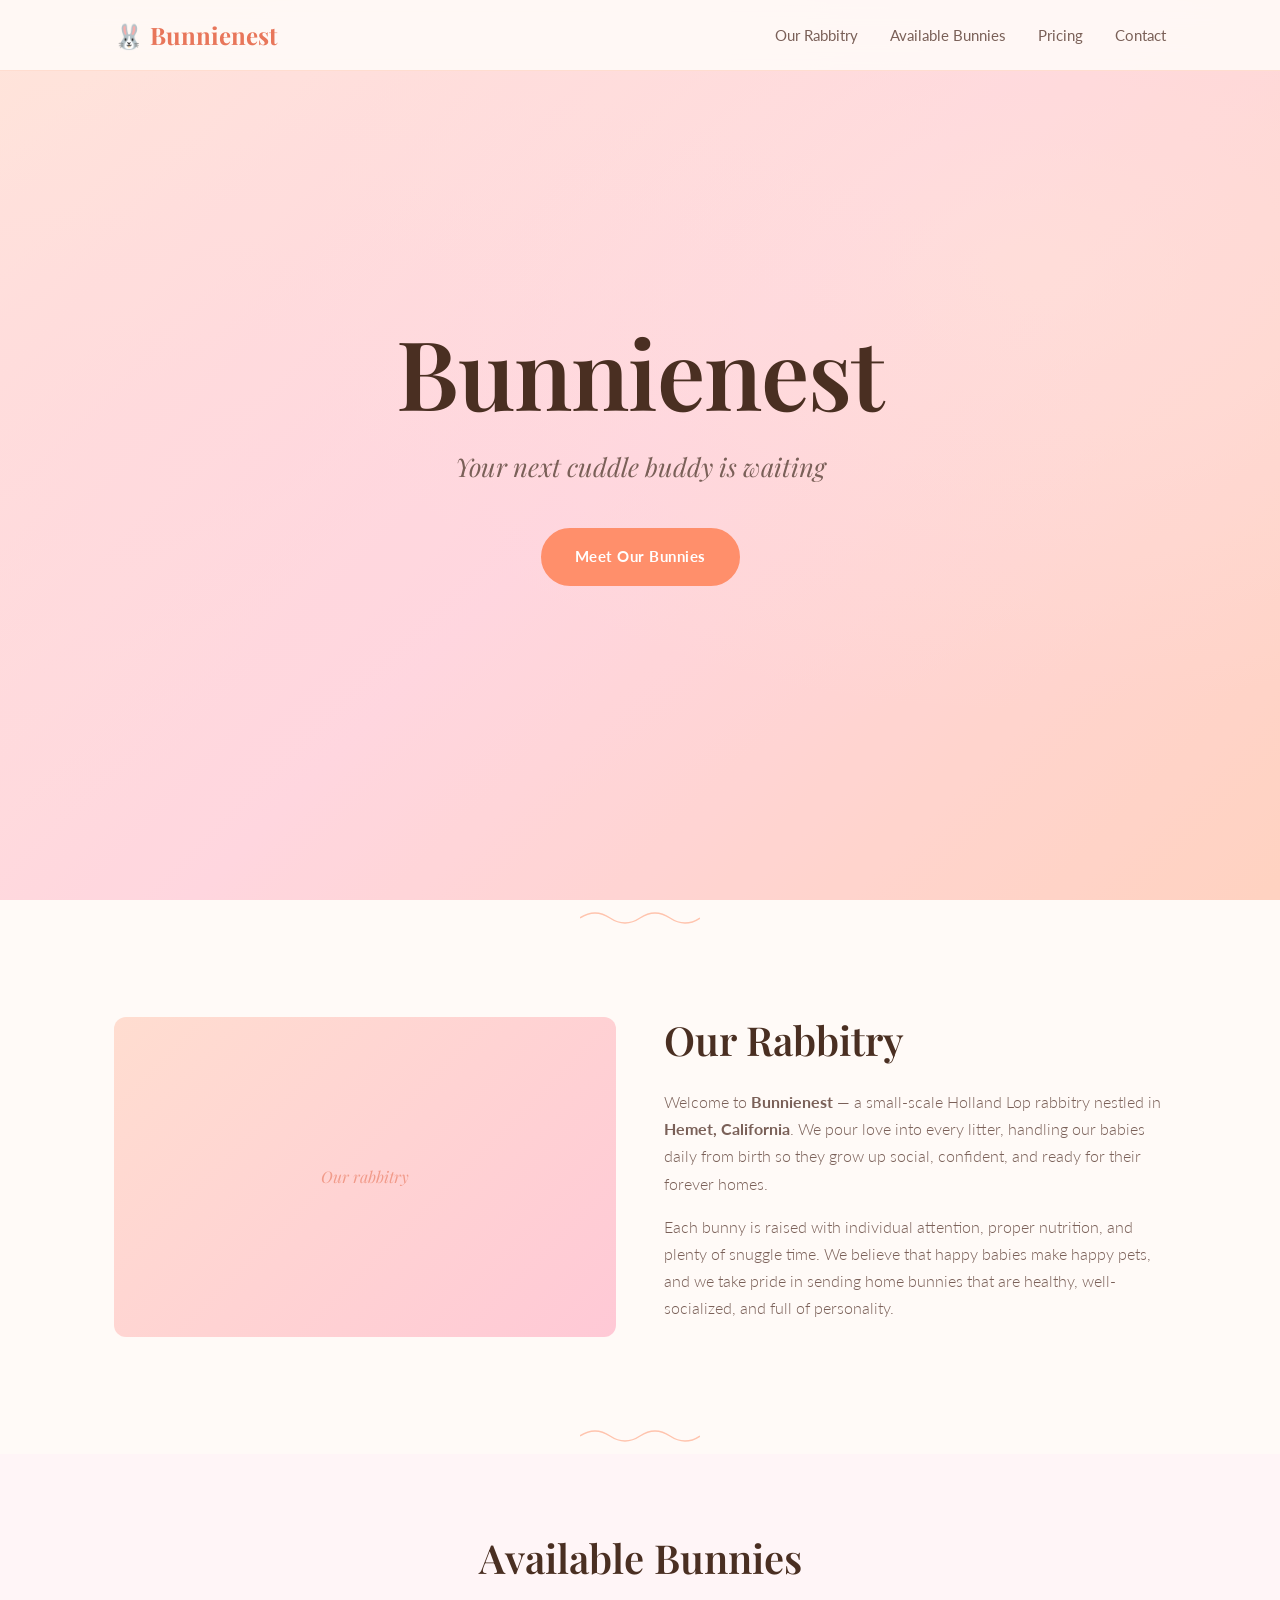
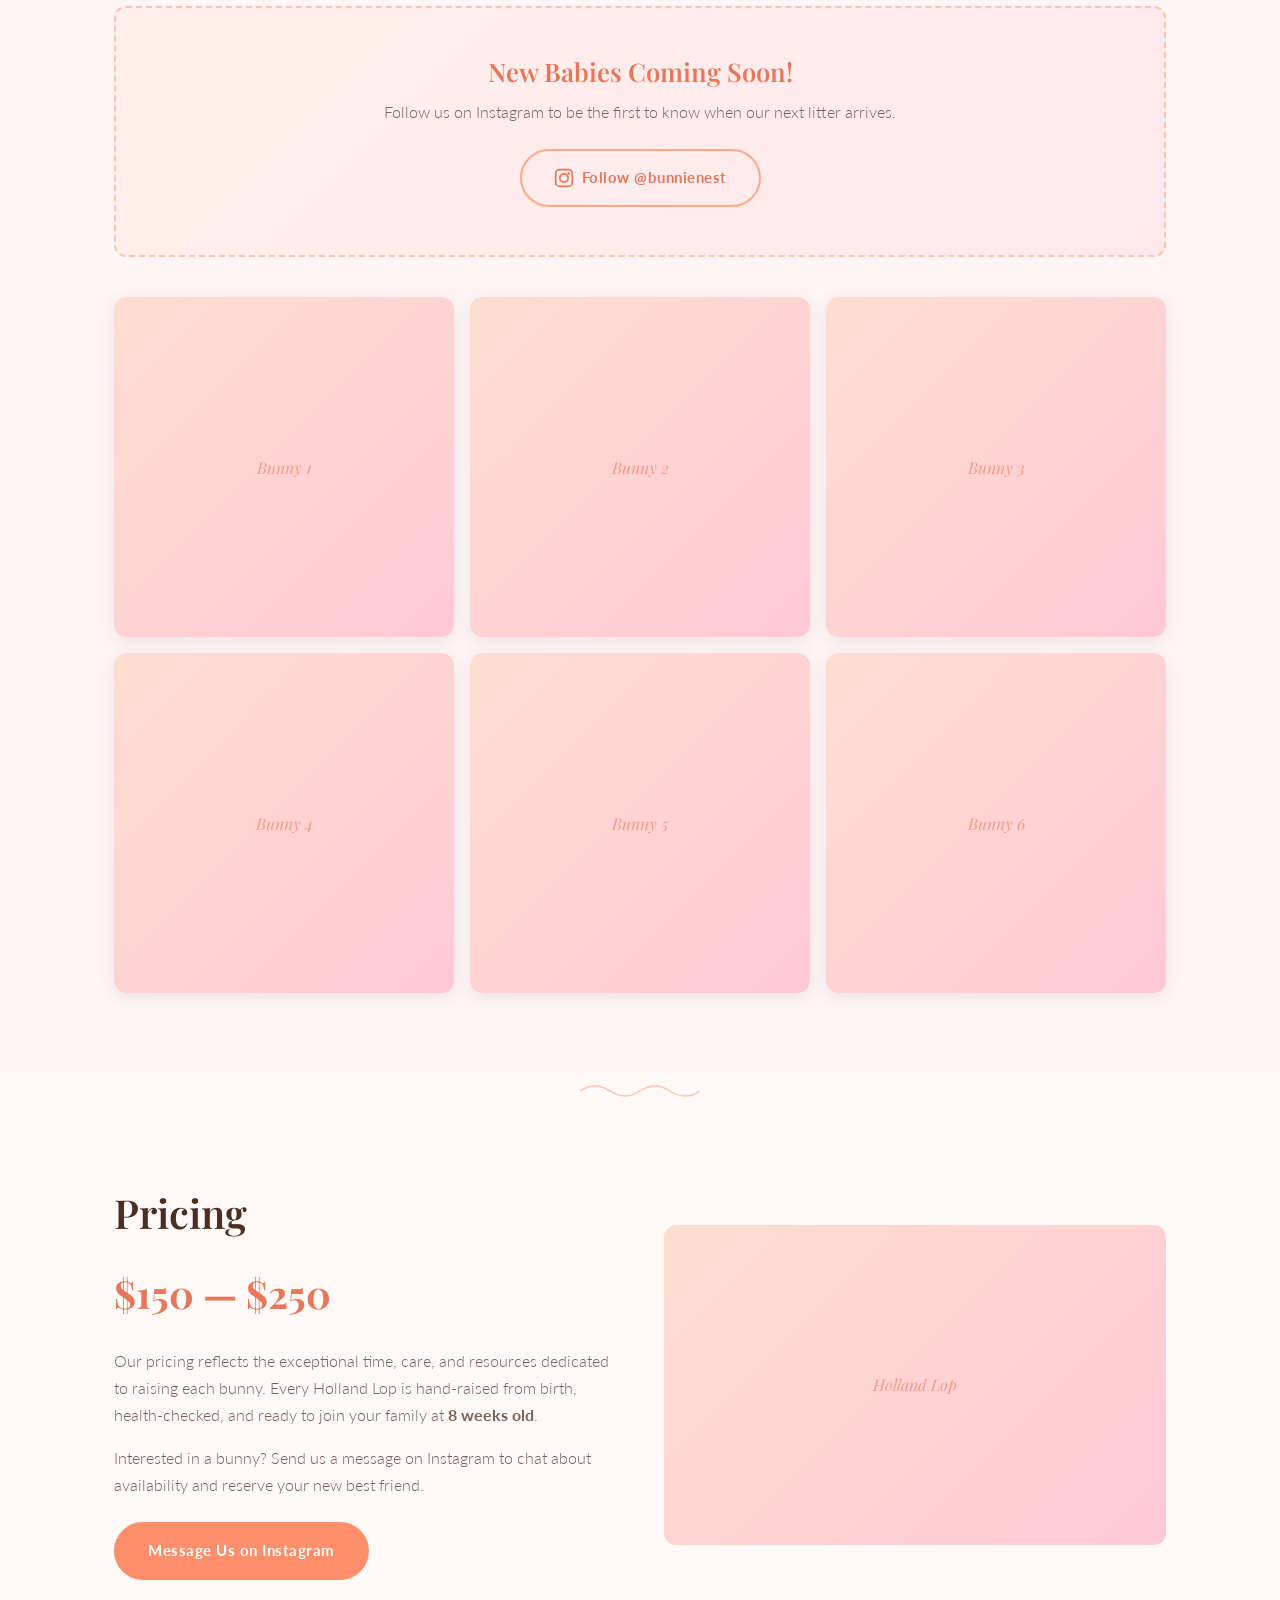
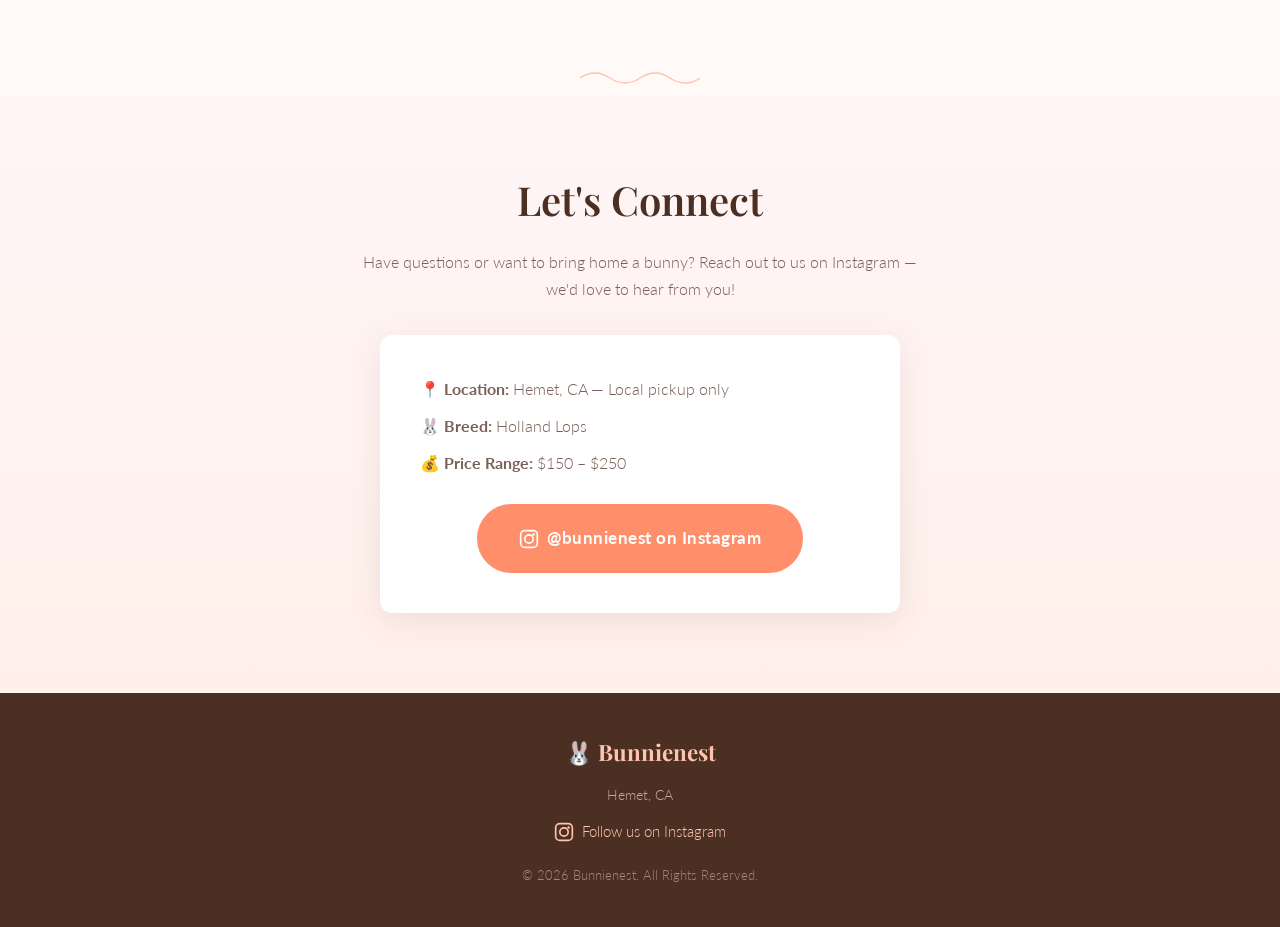
==== index.html @ 142bcf28 "Initial Bunnienest static site Peachy pink themed Holland Lop rabbitry site with hero, about, availa" ====
<!DOCTYPE html>
<html lang="en">
<head>
  <meta charset="UTF-8">
  <meta name="viewport" content="width=device-width, initial-scale=1.0">
  <title>Bunnienest — Your Next Cuddle Buddy Is Waiting</title>
  <meta name="description" content="Bunnienest — Hand-raised Holland Lops in Hemet, CA. Your next cuddle buddy is waiting.">
  <link rel="preconnect" href="https://fonts.googleapis.com">
  <link rel="preconnect" href="https://fonts.gstatic.com" crossorigin>
  <link href="https://fonts.googleapis.com/css2?family=Playfair+Display:ital,wght@0,400;0,600;0,700;1,400&family=Lato:wght@300;400;700&display=swap" rel="stylesheet">
  <link rel="stylesheet" href="styles.css">
</head>
<body>

  <!-- Navigation -->
  <nav class="navbar" id="navbar">
    <div class="nav-container">
      <a href="#hero" class="nav-logo">🐰 Bunnienest</a>
      <button class="nav-toggle" id="navToggle" aria-label="Toggle menu">
        <span></span><span></span><span></span>
      </button>
      <ul class="nav-links" id="navLinks">
        <li><a href="#about">Our Rabbitry</a></li>
        <li><a href="#available">Available Bunnies</a></li>
        <li><a href="#pricing">Pricing</a></li>
        <li><a href="#contact">Contact</a></li>
      </ul>
    </div>
  </nav>

  <!-- Hero -->
  <header class="hero" id="hero">
    <div class="hero-overlay"></div>
    <div class="hero-content">
      <h1>Bunnienest</h1>
      <p class="tagline">Your next cuddle buddy is waiting</p>
      <a href="#available" class="btn">Meet Our Bunnies</a>
    </div>
  </header>

  <!-- Divider -->
  <div class="divider">
    <svg viewBox="0 0 120 20" xmlns="http://www.w3.org/2000/svg">
      <path d="M0 10 Q15 0 30 10 T60 10 T90 10 T120 10" fill="none" stroke="currentColor" stroke-width="1.5"/>
    </svg>
  </div>

  <!-- About -->
  <section class="section about" id="about">
    <div class="container">
      <div class="about-grid">
        <div class="about-image">
          <div class="placeholder-img" data-label="Our rabbitry"></div>
        </div>
        <div class="about-text">
          <h2>Our Rabbitry</h2>
          <p>Welcome to <strong>Bunnienest</strong> — a small-scale Holland Lop rabbitry nestled in <strong>Hemet, California</strong>. We pour love into every litter, handling our babies daily from birth so they grow up social, confident, and ready for their forever homes.</p>
          <p>Each bunny is raised with individual attention, proper nutrition, and plenty of snuggle time. We believe that happy babies make happy pets, and we take pride in sending home bunnies that are healthy, well-socialized, and full of personality.</p>
        </div>
      </div>
    </div>
  </section>

  <!-- Divider -->
  <div class="divider">
    <svg viewBox="0 0 120 20" xmlns="http://www.w3.org/2000/svg">
      <path d="M0 10 Q15 0 30 10 T60 10 T90 10 T120 10" fill="none" stroke="currentColor" stroke-width="1.5"/>
    </svg>
  </div>

  <!-- Available Bunnies -->
  <section class="section available" id="available">
    <div class="container">
      <h2>Available Bunnies</h2>
      <div class="coming-soon-banner">
        <h3>New Babies Coming Soon!</h3>
        <p>Follow us on Instagram to be the first to know when our next litter arrives.</p>
        <a href="https://www.instagram.com/bunnienest" target="_blank" rel="noopener" class="btn btn-outline">
          <svg class="icon" viewBox="0 0 24 24" fill="none" stroke="currentColor" stroke-width="2"><rect x="2" y="2" width="20" height="20" rx="5"/><circle cx="12" cy="12" r="5"/><circle cx="17.5" cy="6.5" r="1.5" fill="currentColor" stroke="none"/></svg>
          Follow @bunnienest
        </a>
      </div>
      <div class="bunny-gallery">
        <div class="gallery-item"><div class="placeholder-img square" data-label="Bunny 1"></div></div>
        <div class="gallery-item"><div class="placeholder-img square" data-label="Bunny 2"></div></div>
        <div class="gallery-item"><div class="placeholder-img square" data-label="Bunny 3"></div></div>
        <div class="gallery-item"><div class="placeholder-img square" data-label="Bunny 4"></div></div>
        <div class="gallery-item"><div class="placeholder-img square" data-label="Bunny 5"></div></div>
        <div class="gallery-item"><div class="placeholder-img square" data-label="Bunny 6"></div></div>
      </div>
    </div>
  </section>

  <!-- Divider -->
  <div class="divider">
    <svg viewBox="0 0 120 20" xmlns="http://www.w3.org/2000/svg">
      <path d="M0 10 Q15 0 30 10 T60 10 T90 10 T120 10" fill="none" stroke="currentColor" stroke-width="1.5"/>
    </svg>
  </div>

  <!-- Pricing -->
  <section class="section pricing" id="pricing">
    <div class="container">
      <div class="pricing-grid">
        <div class="pricing-text">
          <h2>Pricing</h2>
          <div class="price-tag">$150 — $250</div>
          <p>Our pricing reflects the exceptional time, care, and resources dedicated to raising each bunny. Every Holland Lop is hand-raised from birth, health-checked, and ready to join your family at <strong>8 weeks old</strong>.</p>
          <p>Interested in a bunny? Send us a message on Instagram to chat about availability and reserve your new best friend.</p>
          <a href="https://www.instagram.com/bunnienest" target="_blank" rel="noopener" class="btn">Message Us on Instagram</a>
        </div>
        <div class="pricing-image">
          <div class="placeholder-img" data-label="Holland Lop"></div>
        </div>
      </div>
    </div>
  </section>

  <!-- Divider -->
  <div class="divider">
    <svg viewBox="0 0 120 20" xmlns="http://www.w3.org/2000/svg">
      <path d="M0 10 Q15 0 30 10 T60 10 T90 10 T120 10" fill="none" stroke="currentColor" stroke-width="1.5"/>
    </svg>
  </div>

  <!-- Contact / CTA -->
  <section class="section contact" id="contact">
    <div class="container text-center">
      <h2>Let's Connect</h2>
      <p>Have questions or want to bring home a bunny? Reach out to us on Instagram — we'd love to hear from you!</p>
      <div class="contact-card">
        <div class="contact-info">
          <p><strong>📍 Location:</strong> Hemet, CA — Local pickup only</p>
          <p><strong>🐰 Breed:</strong> Holland Lops</p>
          <p><strong>💰 Price Range:</strong> $150 – $250</p>
        </div>
        <a href="https://www.instagram.com/bunnienest" target="_blank" rel="noopener" class="btn btn-lg">
          <svg class="icon" viewBox="0 0 24 24" fill="none" stroke="currentColor" stroke-width="2"><rect x="2" y="2" width="20" height="20" rx="5"/><circle cx="12" cy="12" r="5"/><circle cx="17.5" cy="6.5" r="1.5" fill="currentColor" stroke="none"/></svg>
          @bunnienest on Instagram
        </a>
      </div>
    </div>
  </section>

  <!-- Footer -->
  <footer class="footer">
    <div class="container">
      <div class="footer-content">
        <p class="footer-logo">🐰 Bunnienest</p>
        <p class="footer-location">Hemet, CA</p>
        <a href="https://www.instagram.com/bunnienest" target="_blank" rel="noopener" class="footer-social">
          <svg class="icon" viewBox="0 0 24 24" fill="none" stroke="currentColor" stroke-width="2"><rect x="2" y="2" width="20" height="20" rx="5"/><circle cx="12" cy="12" r="5"/><circle cx="17.5" cy="6.5" r="1.5" fill="currentColor" stroke="none"/></svg>
          Follow us on Instagram
        </a>
        <p class="footer-copy">&copy; 2026 Bunnienest. All Rights Reserved.</p>
      </div>
    </div>
  </footer>

  <script src="script.js"></script>
</body>
</html>
---- styles.css ----
/* ========================================
   Bunnienest — Peachy Pink Theme
   ======================================== */

:root {
  --peach-50:  #fff8f5;
  --peach-100: #fff0ea;
  --peach-200: #ffddd0;
  --peach-300: #ffc4ae;
  --peach-400: #ffaa8a;
  --peach-500: #ff8f6b;
  --peach-600: #e8765a;
  --pink-50:   #fff5f7;
  --pink-100:  #ffe8ed;
  --pink-200:  #ffc9d6;
  --pink-300:  #ffaabb;
  --pink-400:  #ff8da3;
  --brown-700: #5c3d2e;
  --brown-800: #4a2f22;
  --cream:     #fffaf7;
  --white:     #ffffff;
  --text:      #4a3328;
  --text-light:#7a6058;
  --shadow:    rgba(92, 61, 46, 0.1);
  --radius:    12px;
  --transition: 0.3s ease;
}

/* Reset */
*, *::before, *::after { box-sizing: border-box; margin: 0; padding: 0; }

html { scroll-behavior: smooth; scroll-padding-top: 80px; }

body {
  font-family: 'Lato', sans-serif;
  color: var(--text);
  background: var(--cream);
  line-height: 1.7;
  font-weight: 300;
  -webkit-font-smoothing: antialiased;
}

h1, h2, h3 {
  font-family: 'Playfair Display', serif;
  font-weight: 600;
  line-height: 1.2;
}

img { max-width: 100%; display: block; }
a { text-decoration: none; color: inherit; }

.container {
  max-width: 1100px;
  margin: 0 auto;
  padding: 0 24px;
}

/* ---- Navbar ---- */
.navbar {
  position: fixed;
  top: 0;
  left: 0;
  right: 0;
  z-index: 1000;
  background: rgba(255, 250, 247, 0.92);
  backdrop-filter: blur(12px);
  -webkit-backdrop-filter: blur(12px);
  border-bottom: 1px solid var(--peach-200);
  transition: box-shadow var(--transition);
}

.navbar.scrolled {
  box-shadow: 0 2px 20px var(--shadow);
}

.nav-container {
  max-width: 1100px;
  margin: 0 auto;
  padding: 0 24px;
  display: flex;
  align-items: center;
  justify-content: space-between;
  height: 70px;
}

.nav-logo {
  font-family: 'Playfair Display', serif;
  font-size: 1.5rem;
  font-weight: 700;
  color: var(--peach-600);
}

.nav-links {
  display: flex;
  list-style: none;
  gap: 32px;
}

.nav-links a {
  font-size: 0.95rem;
  font-weight: 400;
  color: var(--text-light);
  transition: color var(--transition);
  position: relative;
}

.nav-links a::after {
  content: '';
  position: absolute;
  bottom: -4px;
  left: 0;
  width: 0;
  height: 2px;
  background: var(--peach-400);
  border-radius: 1px;
  transition: width var(--transition);
}

.nav-links a:hover { color: var(--peach-600); }
.nav-links a:hover::after { width: 100%; }

.nav-toggle {
  display: none;
  flex-direction: column;
  gap: 5px;
  background: none;
  border: none;
  cursor: pointer;
  padding: 4px;
}

.nav-toggle span {
  display: block;
  width: 24px;
  height: 2px;
  background: var(--text);
  border-radius: 2px;
  transition: var(--transition);
}

/* ---- Hero ---- */
.hero {
  position: relative;
  min-height: 100vh;
  display: flex;
  align-items: center;
  justify-content: center;
  text-align: center;
  background: linear-gradient(135deg, var(--peach-200) 0%, var(--pink-200) 50%, var(--peach-300) 100%);
  overflow: hidden;
}

.hero::before {
  content: '';
  position: absolute;
  inset: 0;
  background:
    radial-gradient(ellipse at 20% 50%, rgba(255, 200, 214, 0.4) 0%, transparent 60%),
    radial-gradient(ellipse at 80% 30%, rgba(255, 221, 208, 0.5) 0%, transparent 50%);
}

.hero-overlay {
  position: absolute;
  inset: 0;
  background: rgba(255, 250, 247, 0.25);
}

.hero-content {
  position: relative;
  z-index: 1;
  padding: 24px;
}

.hero h1 {
  font-size: clamp(3rem, 8vw, 6rem);
  color: var(--brown-800);
  margin-bottom: 16px;
  letter-spacing: -1px;
}

.tagline {
  font-family: 'Playfair Display', serif;
  font-style: italic;
  font-size: clamp(1.1rem, 3vw, 1.6rem);
  color: var(--text-light);
  margin-bottom: 40px;
}

/* ---- Buttons ---- */
.btn {
  display: inline-flex;
  align-items: center;
  gap: 8px;
  padding: 14px 32px;
  background: var(--peach-500);
  color: var(--white);
  font-family: 'Lato', sans-serif;
  font-size: 0.95rem;
  font-weight: 700;
  letter-spacing: 0.5px;
  border-radius: 50px;
  border: 2px solid var(--peach-500);
  cursor: pointer;
  transition: all var(--transition);
}

.btn:hover {
  background: var(--peach-600);
  border-color: var(--peach-600);
  transform: translateY(-2px);
  box-shadow: 0 6px 24px rgba(255, 143, 107, 0.35);
}

.btn-outline {
  background: transparent;
  color: var(--peach-600);
  border-color: var(--peach-400);
}

.btn-outline:hover {
  background: var(--peach-500);
  color: var(--white);
  border-color: var(--peach-500);
}

.btn-lg {
  padding: 18px 40px;
  font-size: 1.05rem;
}

.icon {
  width: 20px;
  height: 20px;
  flex-shrink: 0;
}

/* ---- Sections ---- */
.section {
  padding: 80px 0;
}

.section h2 {
  font-size: clamp(1.8rem, 4vw, 2.5rem);
  color: var(--brown-800);
  margin-bottom: 24px;
}

.text-center { text-align: center; }

/* ---- Dividers ---- */
.divider {
  display: flex;
  justify-content: center;
  padding: 8px 0;
  color: var(--peach-300);
}

.divider svg {
  width: 120px;
  height: 20px;
}

/* ---- About ---- */
.about { background: var(--cream); }

.about-grid {
  display: grid;
  grid-template-columns: 1fr 1fr;
  gap: 48px;
  align-items: center;
}

.about-text p {
  margin-bottom: 16px;
  color: var(--text-light);
}

/* ---- Available ---- */
.available { background: var(--pink-50); }

.available h2 { text-align: center; }

.coming-soon-banner {
  text-align: center;
  background: linear-gradient(135deg, var(--peach-100), var(--pink-100));
  border: 2px dashed var(--peach-300);
  border-radius: var(--radius);
  padding: 48px 32px;
  margin-bottom: 40px;
}

.coming-soon-banner h3 {
  font-size: 1.6rem;
  color: var(--peach-600);
  margin-bottom: 12px;
}

.coming-soon-banner p {
  color: var(--text-light);
  margin-bottom: 24px;
}

.bunny-gallery {
  display: grid;
  grid-template-columns: repeat(3, 1fr);
  gap: 16px;
}

.gallery-item {
  border-radius: var(--radius);
  overflow: hidden;
  box-shadow: 0 4px 16px var(--shadow);
  transition: transform var(--transition), box-shadow var(--transition);
}

.gallery-item:hover {
  transform: translateY(-4px);
  box-shadow: 0 8px 32px rgba(92, 61, 46, 0.15);
}

/* ---- Pricing ---- */
.pricing { background: var(--cream); }

.pricing-grid {
  display: grid;
  grid-template-columns: 1fr 1fr;
  gap: 48px;
  align-items: center;
}

.price-tag {
  font-family: 'Playfair Display', serif;
  font-size: 2.4rem;
  font-weight: 700;
  color: var(--peach-600);
  margin-bottom: 20px;
}

.pricing-text p {
  color: var(--text-light);
  margin-bottom: 16px;
}

.pricing-text .btn {
  margin-top: 8px;
}

/* ---- Contact ---- */
.contact {
  background: linear-gradient(180deg, var(--pink-50), var(--peach-100));
}

.contact p {
  color: var(--text-light);
  max-width: 560px;
  margin: 0 auto 32px;
}

.contact-card {
  background: var(--white);
  border-radius: var(--radius);
  padding: 40px;
  max-width: 520px;
  margin: 0 auto;
  box-shadow: 0 8px 32px var(--shadow);
  text-align: center;
}

.contact-info {
  text-align: left;
  margin-bottom: 28px;
}

.contact-info p {
  margin-bottom: 10px;
  font-size: 1rem;
}

/* ---- Footer ---- */
.footer {
  background: var(--brown-800);
  color: var(--peach-200);
  padding: 40px 0;
  text-align: center;
}

.footer-content {
  display: flex;
  flex-direction: column;
  align-items: center;
  gap: 12px;
}

.footer-logo {
  font-family: 'Playfair Display', serif;
  font-size: 1.4rem;
  font-weight: 700;
  color: var(--peach-300);
}

.footer-location {
  font-size: 0.9rem;
  color: var(--peach-200);
  opacity: 0.7;
}

.footer-social {
  display: inline-flex;
  align-items: center;
  gap: 8px;
  color: var(--peach-300);
  font-size: 0.95rem;
  transition: color var(--transition);
}

.footer-social:hover { color: var(--peach-100); }

.footer-copy {
  font-size: 0.8rem;
  opacity: 0.5;
  margin-top: 8px;
}

/* ---- Placeholder Images ---- */
.placeholder-img {
  background: linear-gradient(135deg, var(--peach-200), var(--pink-200));
  border-radius: var(--radius);
  display: flex;
  align-items: center;
  justify-content: center;
  min-height: 320px;
  position: relative;
}

.placeholder-img.square {
  aspect-ratio: 1;
  min-height: unset;
}

.placeholder-img::after {
  content: attr(data-label);
  font-family: 'Playfair Display', serif;
  font-style: italic;
  color: var(--peach-600);
  opacity: 0.6;
  font-size: 1rem;
}

/* ---- Responsive ---- */
@media (max-width: 768px) {
  .nav-toggle { display: flex; }

  .nav-links {
    display: none;
    position: absolute;
    top: 70px;
    left: 0;
    right: 0;
    flex-direction: column;
    background: rgba(255, 250, 247, 0.98);
    backdrop-filter: blur(12px);
    padding: 24px;
    gap: 20px;
    border-bottom: 1px solid var(--peach-200);
    box-shadow: 0 8px 24px var(--shadow);
  }

  .nav-links.open { display: flex; }

  .about-grid,
  .pricing-grid {
    grid-template-columns: 1fr;
    gap: 32px;
  }

  .pricing-image { order: -1; }

  .bunny-gallery {
    grid-template-columns: repeat(2, 1fr);
  }

  .section { padding: 56px 0; }

  .contact-card { padding: 28px 20px; }
}

@media (max-width: 480px) {
  .bunny-gallery {
    grid-template-columns: 1fr 1fr;
    gap: 12px;
  }

  .hero h1 { font-size: 2.8rem; }
}
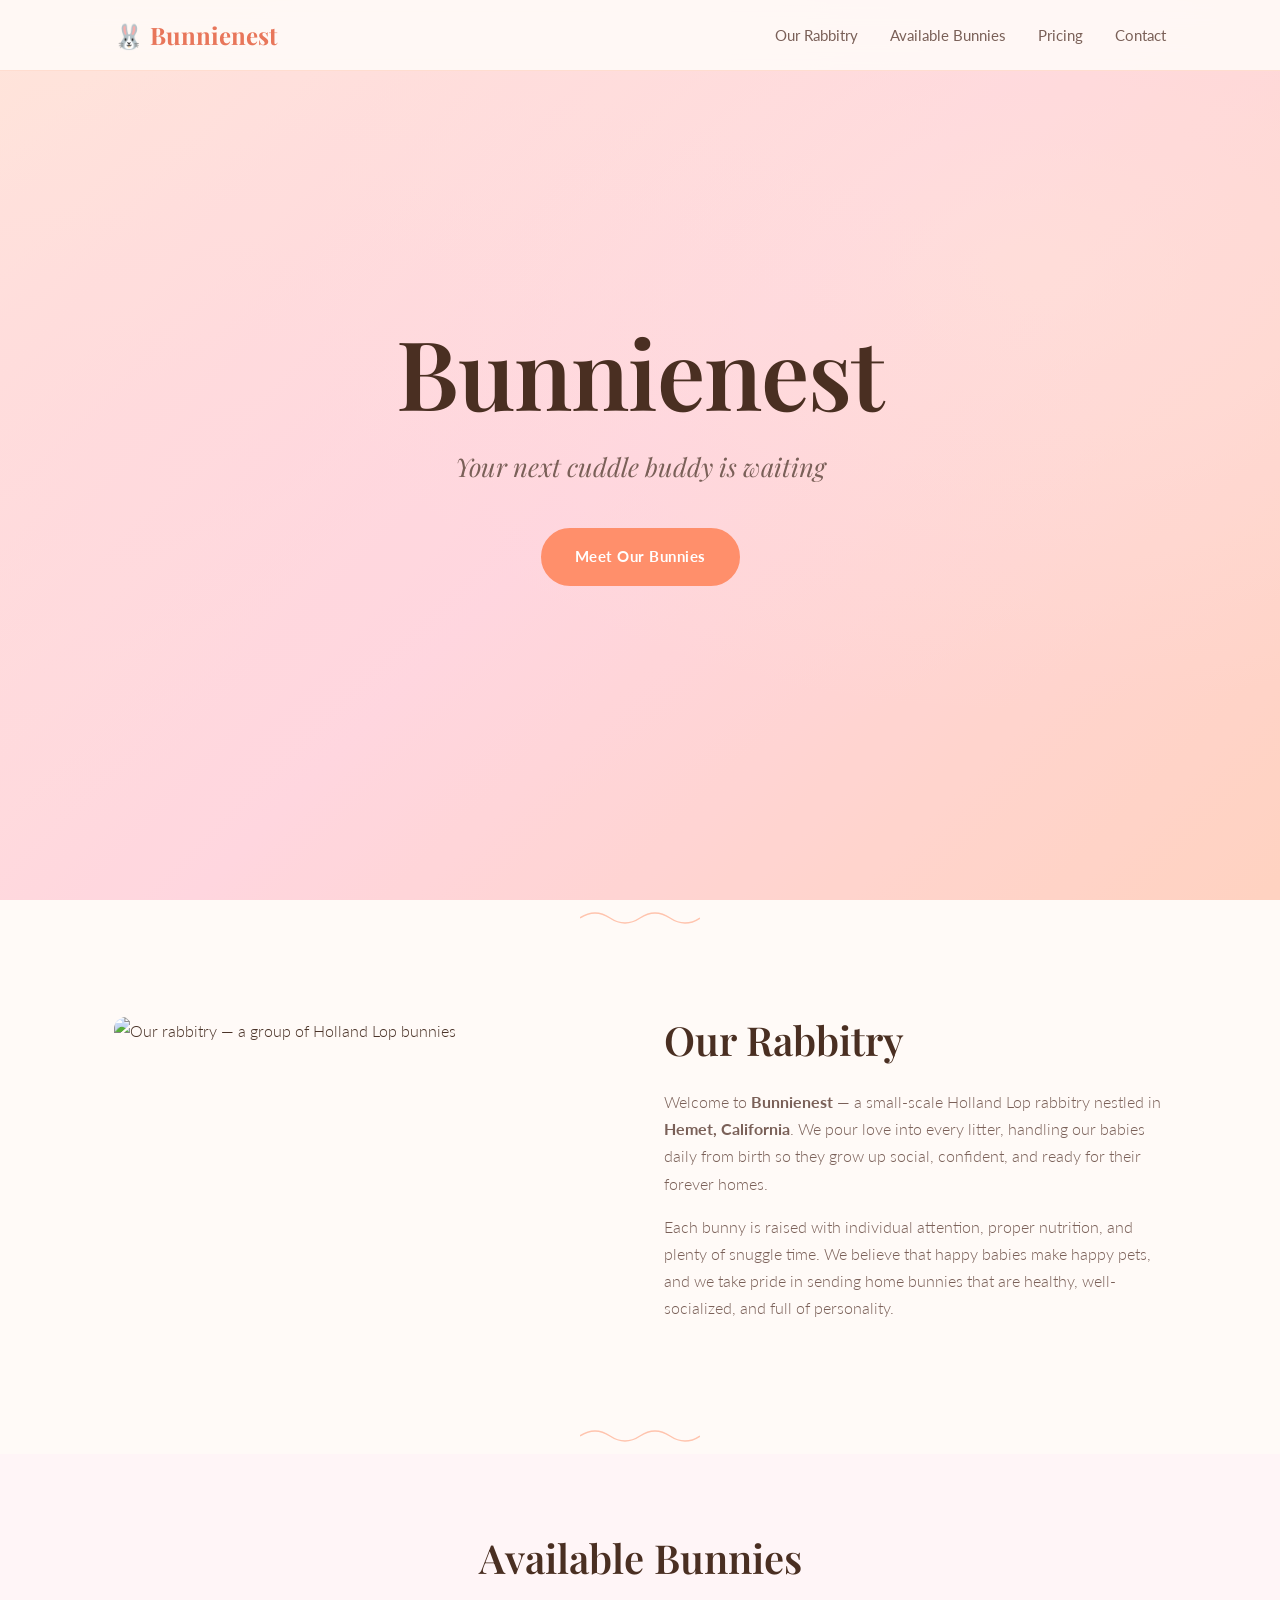
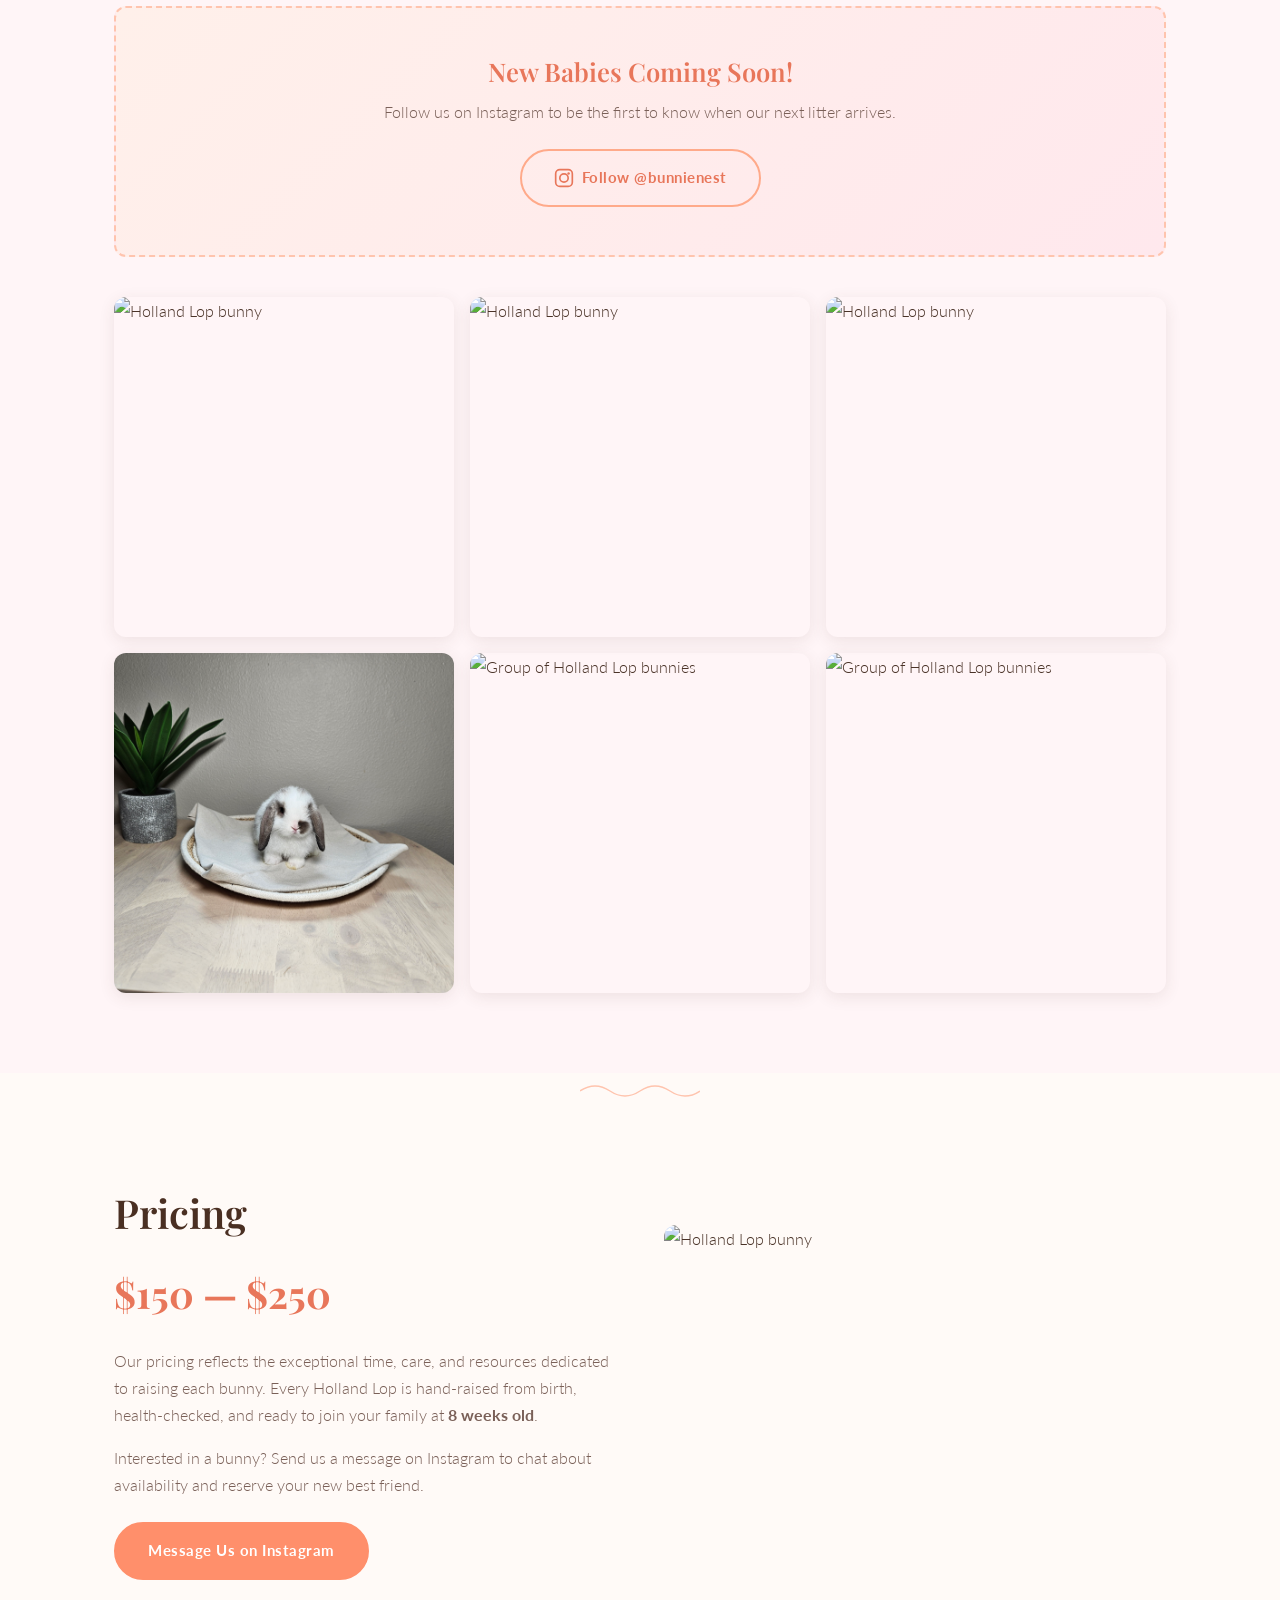
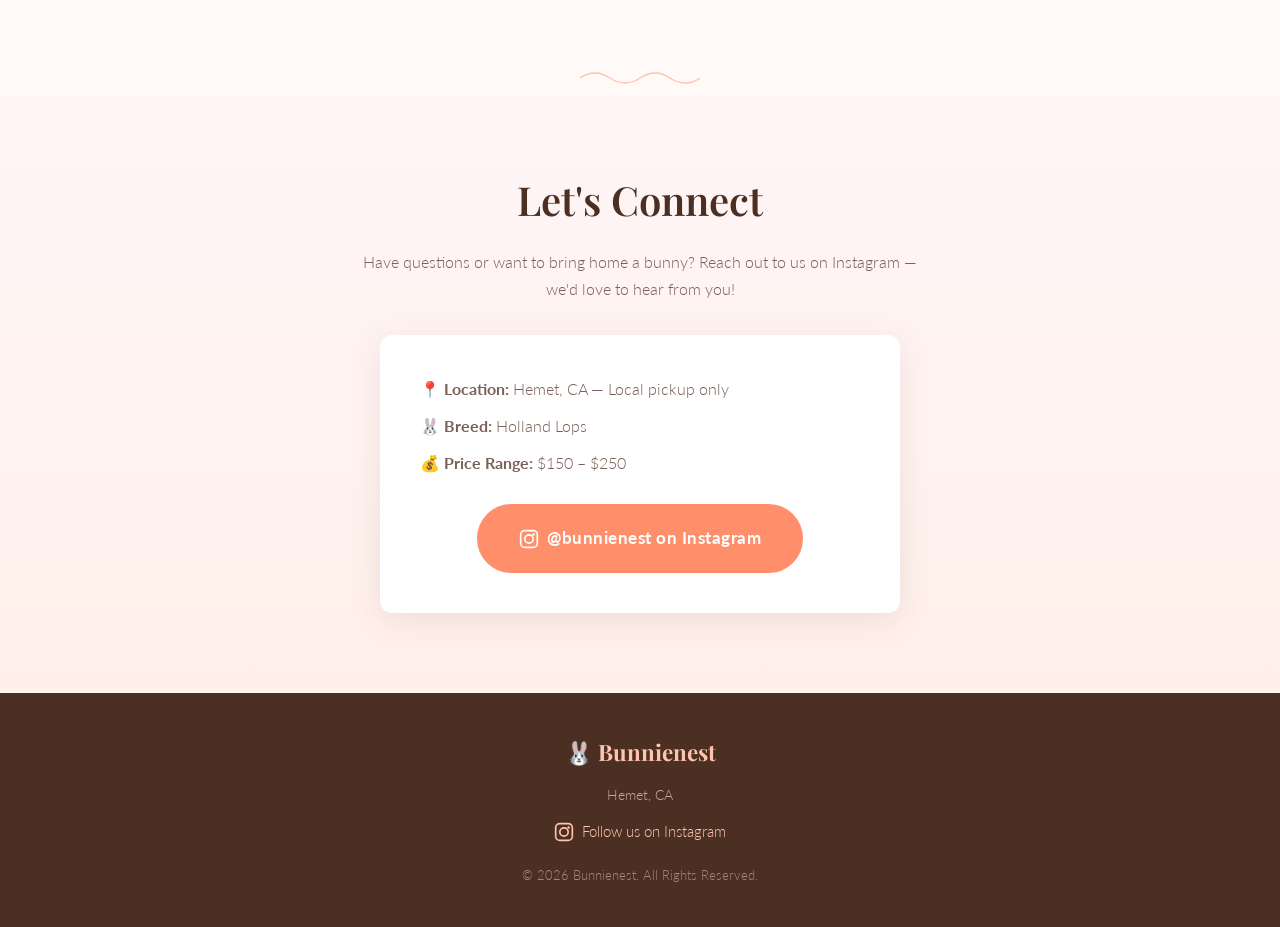
==== commit 99ded08f: "Add bunny pictures to website, replacing placeholder images Co-Authored-By: Claude Opus 4.6 (1M cont" ====
--- a/index.html
+++ b/index.html
@@ -50,7 +50,7 @@
     <div class="container">
       <div class="about-grid">
         <div class="about-image">
-          <div class="placeholder-img" data-label="Our rabbitry"></div>
+          <img src="pictures/4 Bunnies.jpg" alt="Our rabbitry — a group of Holland Lop bunnies">
         </div>
         <div class="about-text">
           <h2>Our Rabbitry</h2>
@@ -81,12 +81,12 @@
         </a>
       </div>
       <div class="bunny-gallery">
-        <div class="gallery-item"><div class="placeholder-img square" data-label="Bunny 1"></div></div>
-        <div class="gallery-item"><div class="placeholder-img square" data-label="Bunny 2"></div></div>
-        <div class="gallery-item"><div class="placeholder-img square" data-label="Bunny 3"></div></div>
-        <div class="gallery-item"><div class="placeholder-img square" data-label="Bunny 4"></div></div>
-        <div class="gallery-item"><div class="placeholder-img square" data-label="Bunny 5"></div></div>
-        <div class="gallery-item"><div class="placeholder-img square" data-label="Bunny 6"></div></div>
+        <div class="gallery-item"><img src="pictures/Bunnie 1.jpg" alt="Holland Lop bunny"></div>
+        <div class="gallery-item"><img src="pictures/Bunnie 2.jpg" alt="Holland Lop bunny"></div>
+        <div class="gallery-item"><img src="pictures/Bunnie 3.jpg" alt="Holland Lop bunny"></div>
+        <div class="gallery-item"><img src="pictures/Bunnie 4.jpg" alt="Holland Lop bunny"></div>
+        <div class="gallery-item"><img src="pictures/4 Bunnies.jpg" alt="Group of Holland Lop bunnies"></div>
+        <div class="gallery-item"><img src="pictures/4 Bunnes 2.jpg" alt="Group of Holland Lop bunnies"></div>
       </div>
     </div>
   </section>
@@ -110,7 +110,7 @@
           <a href="https://www.instagram.com/bunnienest" target="_blank" rel="noopener" class="btn">Message Us on Instagram</a>
         </div>
         <div class="pricing-image">
-          <div class="placeholder-img" data-label="Holland Lop"></div>
+          <img src="pictures/Bunnie 1.jpg" alt="Holland Lop bunny">
         </div>
       </div>
     </div>
--- a/styles.css
+++ b/styles.css
@@ -421,29 +421,21 @@
   margin-top: 8px;
 }
 
-/* ---- Placeholder Images ---- */
-.placeholder-img {
-  background: linear-gradient(135deg, var(--peach-200), var(--pink-200));
+/* ---- Images ---- */
+.about-image img,
+.pricing-image img {
+  width: 100%;
+  height: 100%;
+  min-height: 320px;
+  object-fit: cover;
   border-radius: var(--radius);
-  display: flex;
-  align-items: center;
-  justify-content: center;
-  min-height: 320px;
-  position: relative;
-}
-
-.placeholder-img.square {
+}
+
+.gallery-item img {
+  width: 100%;
   aspect-ratio: 1;
-  min-height: unset;
-}
-
-.placeholder-img::after {
-  content: attr(data-label);
-  font-family: 'Playfair Display', serif;
-  font-style: italic;
-  color: var(--peach-600);
-  opacity: 0.6;
-  font-size: 1rem;
+  object-fit: cover;
+  display: block;
 }
 
 /* ---- Responsive ---- */
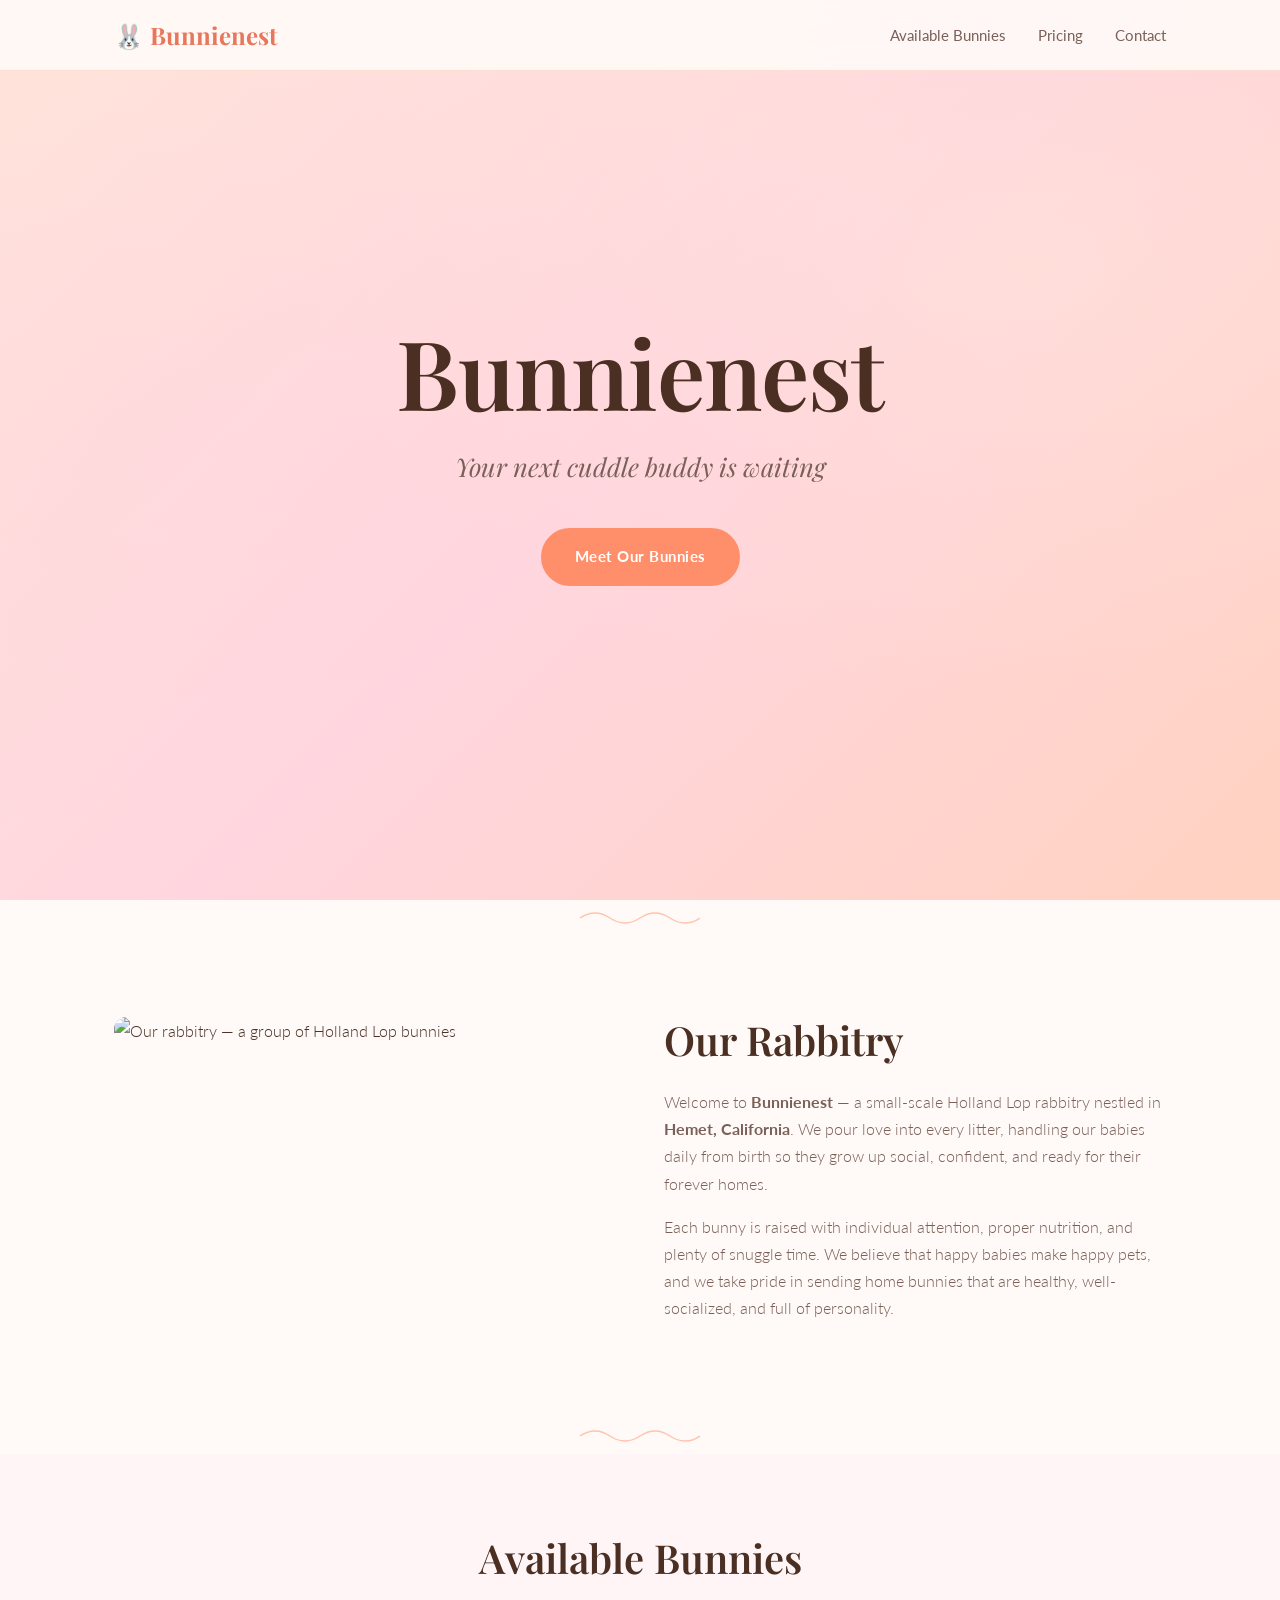
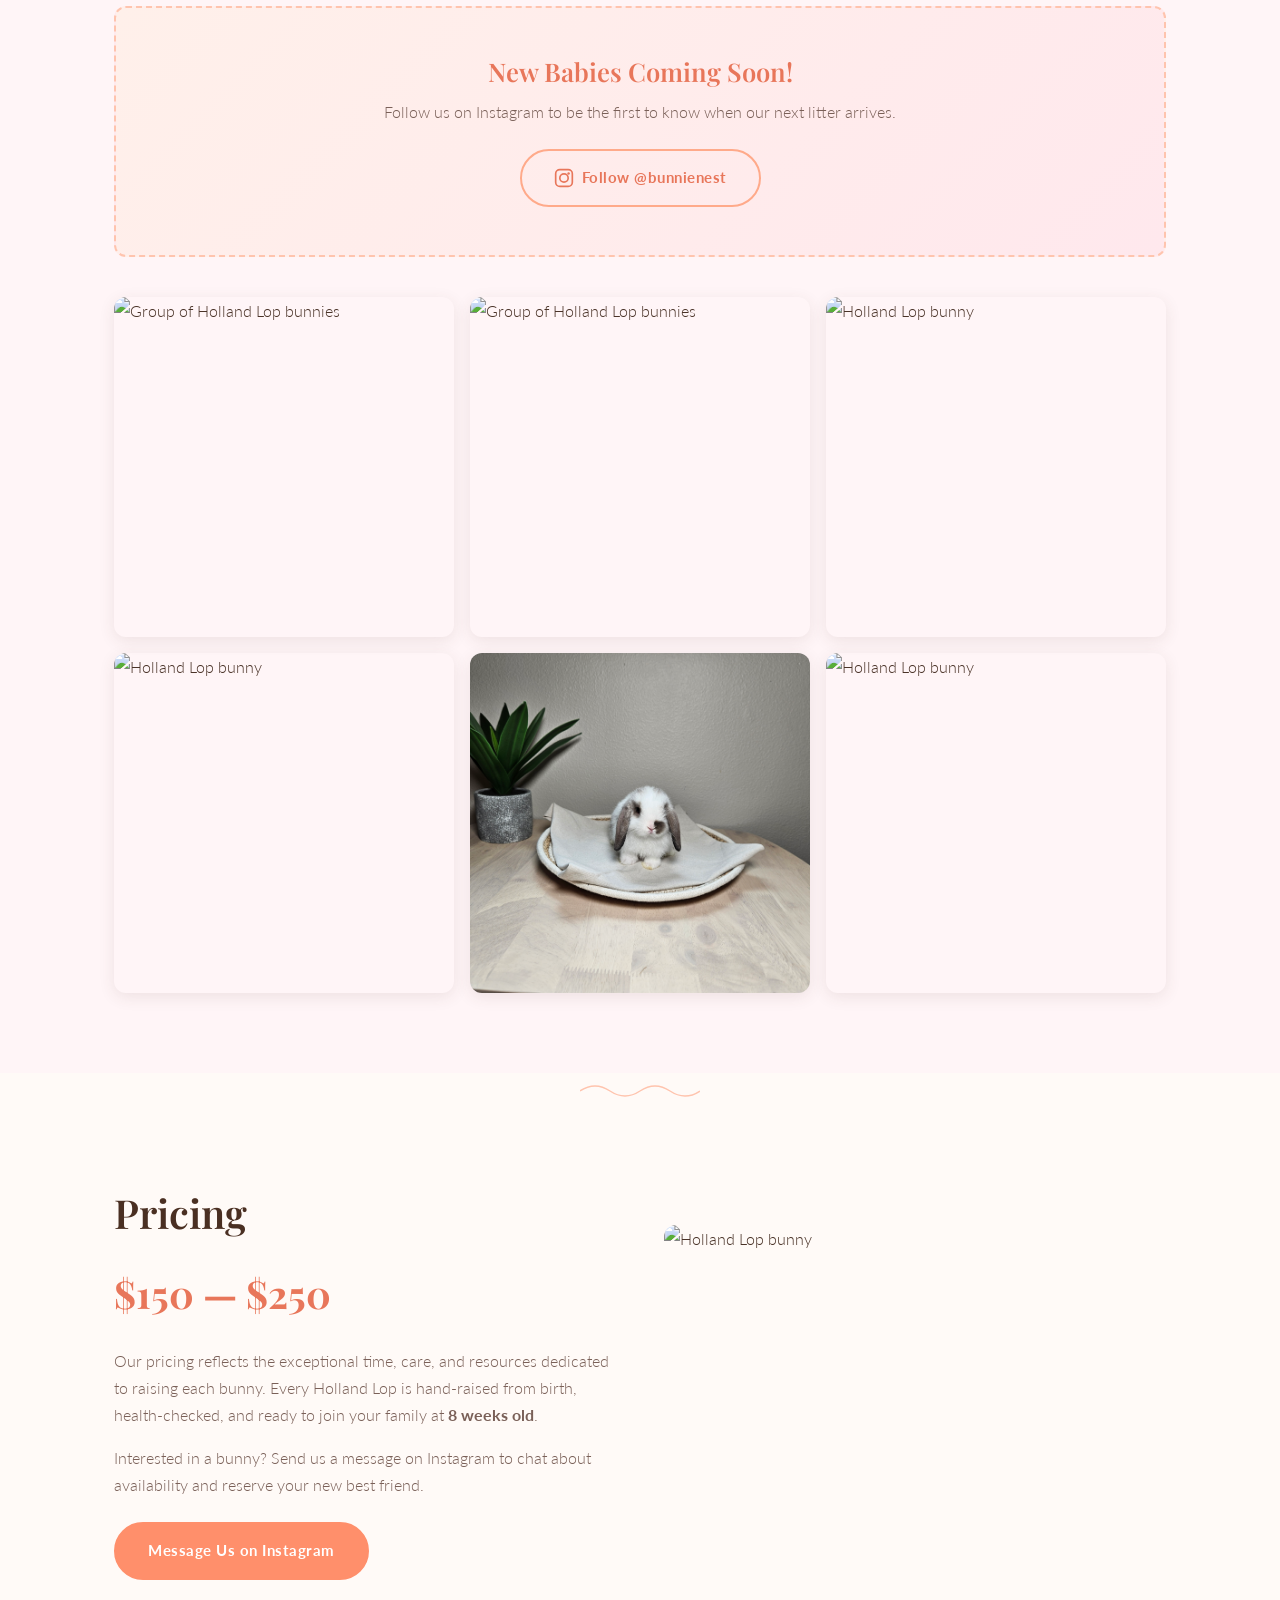
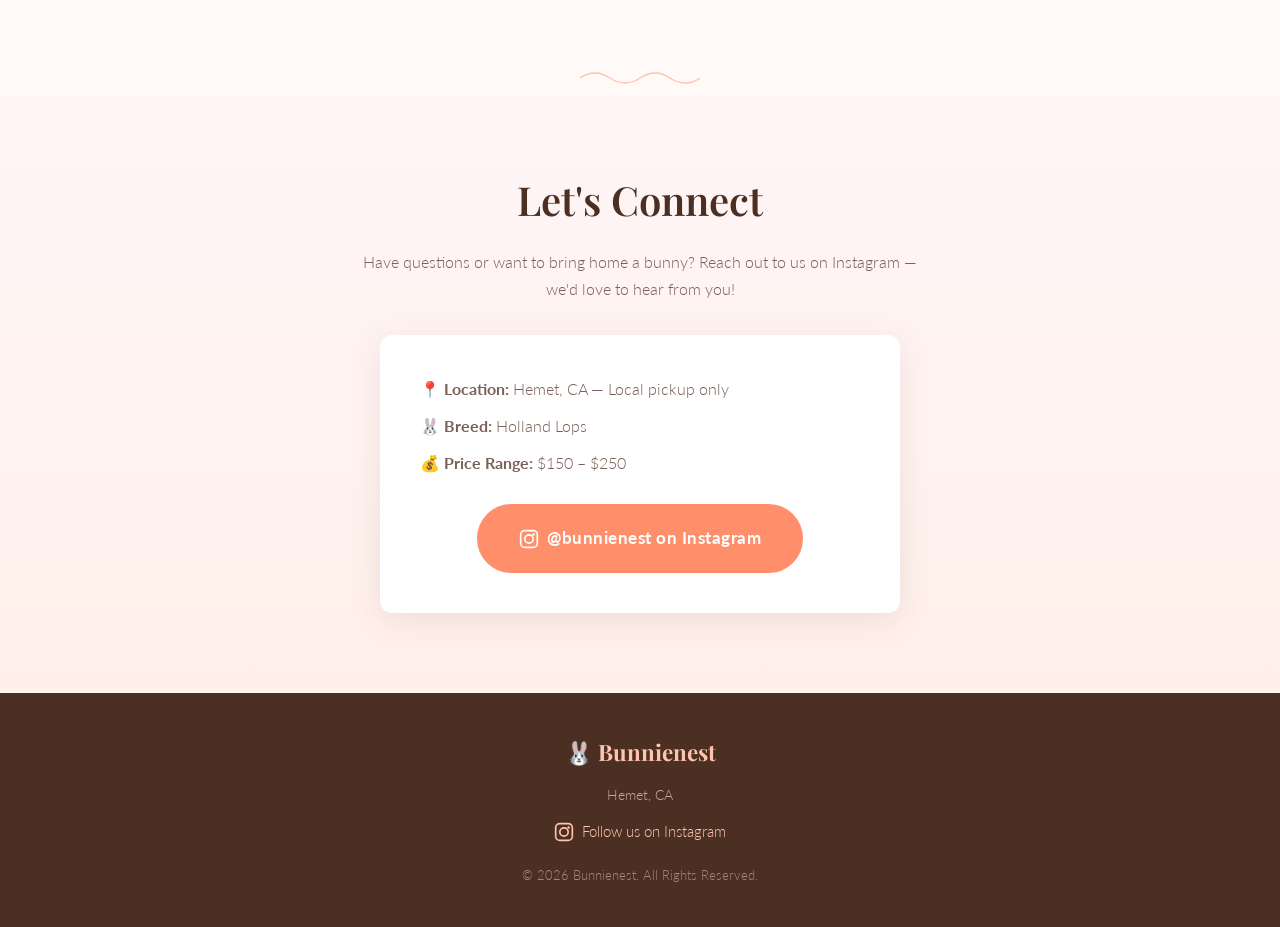
==== commit ed13e308: "Modified order of bunnies" ====
--- a/index.html
+++ b/index.html
@@ -20,7 +20,7 @@
         <span></span><span></span><span></span>
       </button>
       <ul class="nav-links" id="navLinks">
-        <li><a href="#about">Our Rabbitry</a></li>
+        <!-- <li><a href="#about">Our Rabbitry</a></li> -->
         <li><a href="#available">Available Bunnies</a></li>
         <li><a href="#pricing">Pricing</a></li>
         <li><a href="#contact">Contact</a></li>
@@ -81,12 +81,12 @@
         </a>
       </div>
       <div class="bunny-gallery">
-        <div class="gallery-item"><img src="pictures/Bunnie 1.jpg" alt="Holland Lop bunny"></div>
+        <div class="gallery-item"><img src="pictures/4 Bunnies.jpg" alt="Group of Holland Lop bunnies"></div>
+        <div class="gallery-item"><img src="pictures/4 Bunnes 2.jpg" alt="Group of Holland Lop bunnies"></div>
         <div class="gallery-item"><img src="pictures/Bunnie 2.jpg" alt="Holland Lop bunny"></div>
         <div class="gallery-item"><img src="pictures/Bunnie 3.jpg" alt="Holland Lop bunny"></div>
         <div class="gallery-item"><img src="pictures/Bunnie 4.jpg" alt="Holland Lop bunny"></div>
-        <div class="gallery-item"><img src="pictures/4 Bunnies.jpg" alt="Group of Holland Lop bunnies"></div>
-        <div class="gallery-item"><img src="pictures/4 Bunnes 2.jpg" alt="Group of Holland Lop bunnies"></div>
+        <div class="gallery-item"><img src="pictures/Bunnie 1.jpg" alt="Holland Lop bunny"></div>
       </div>
     </div>
   </section>
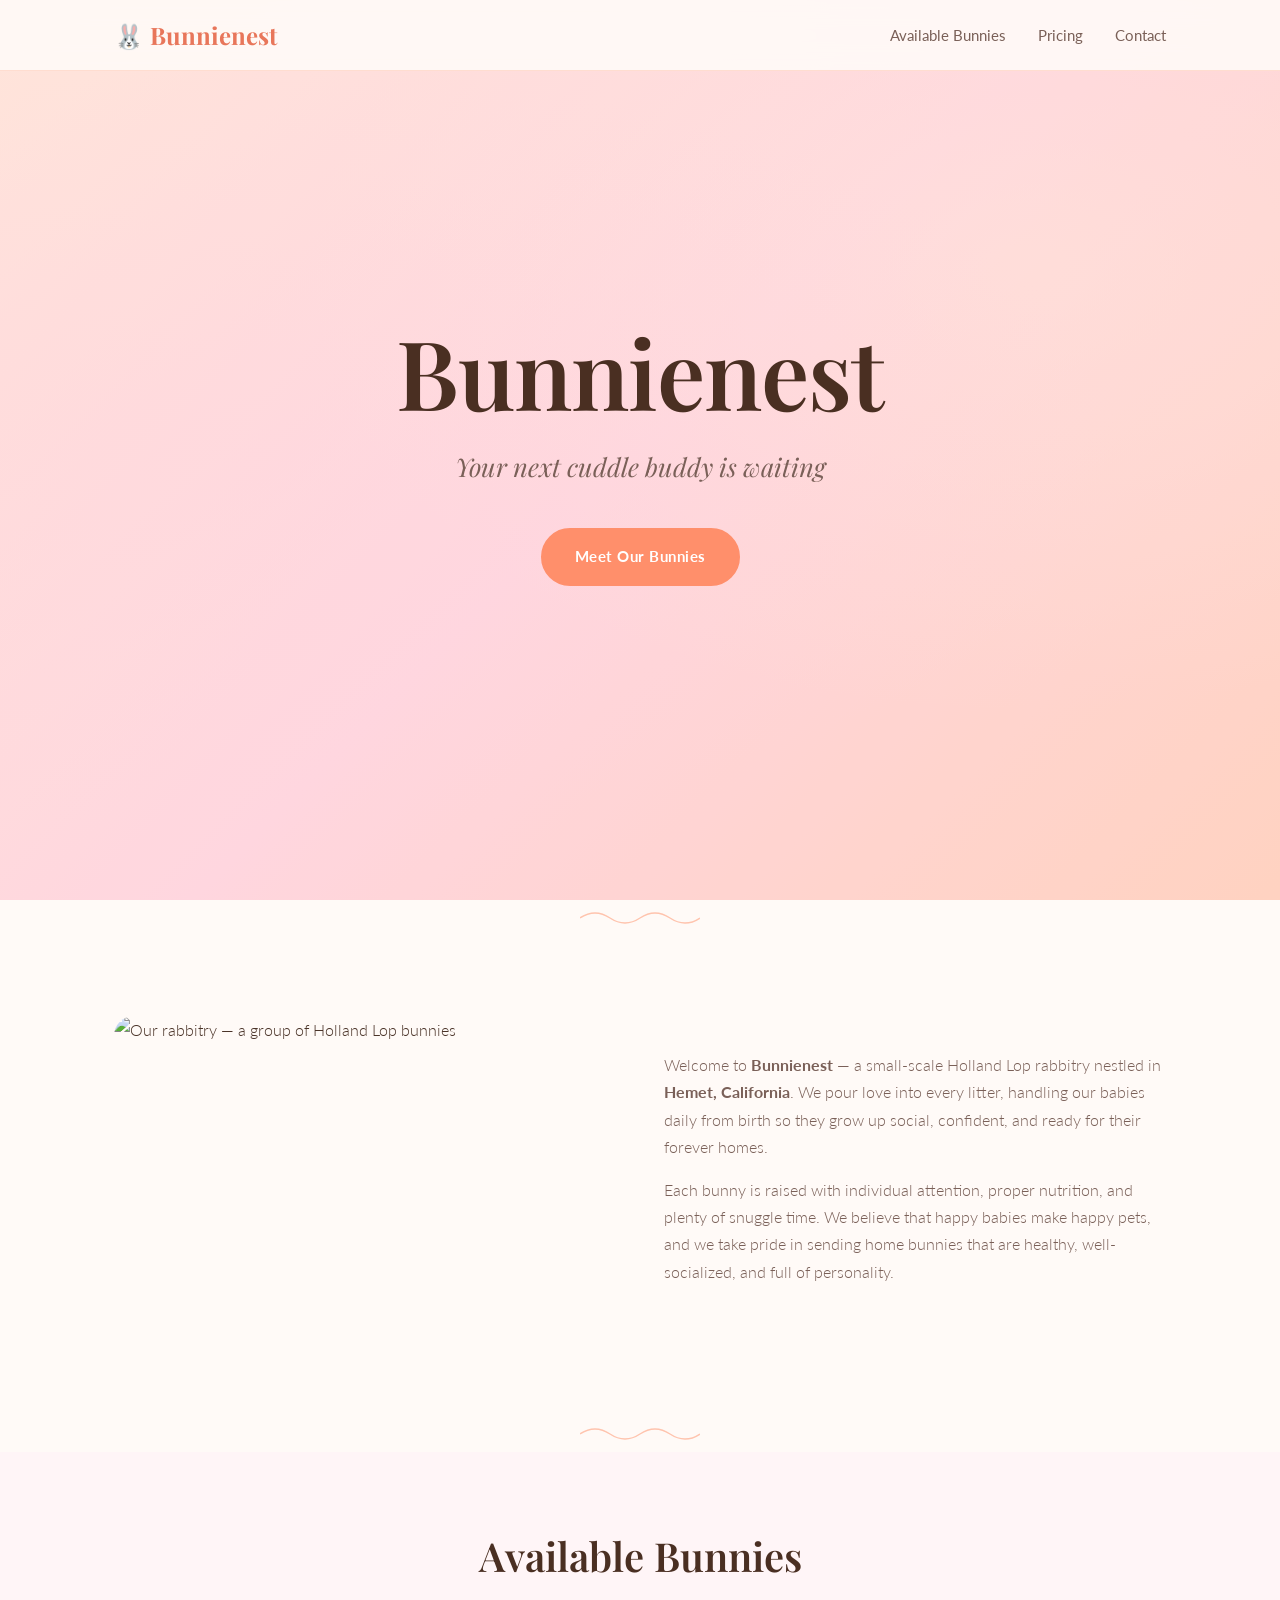
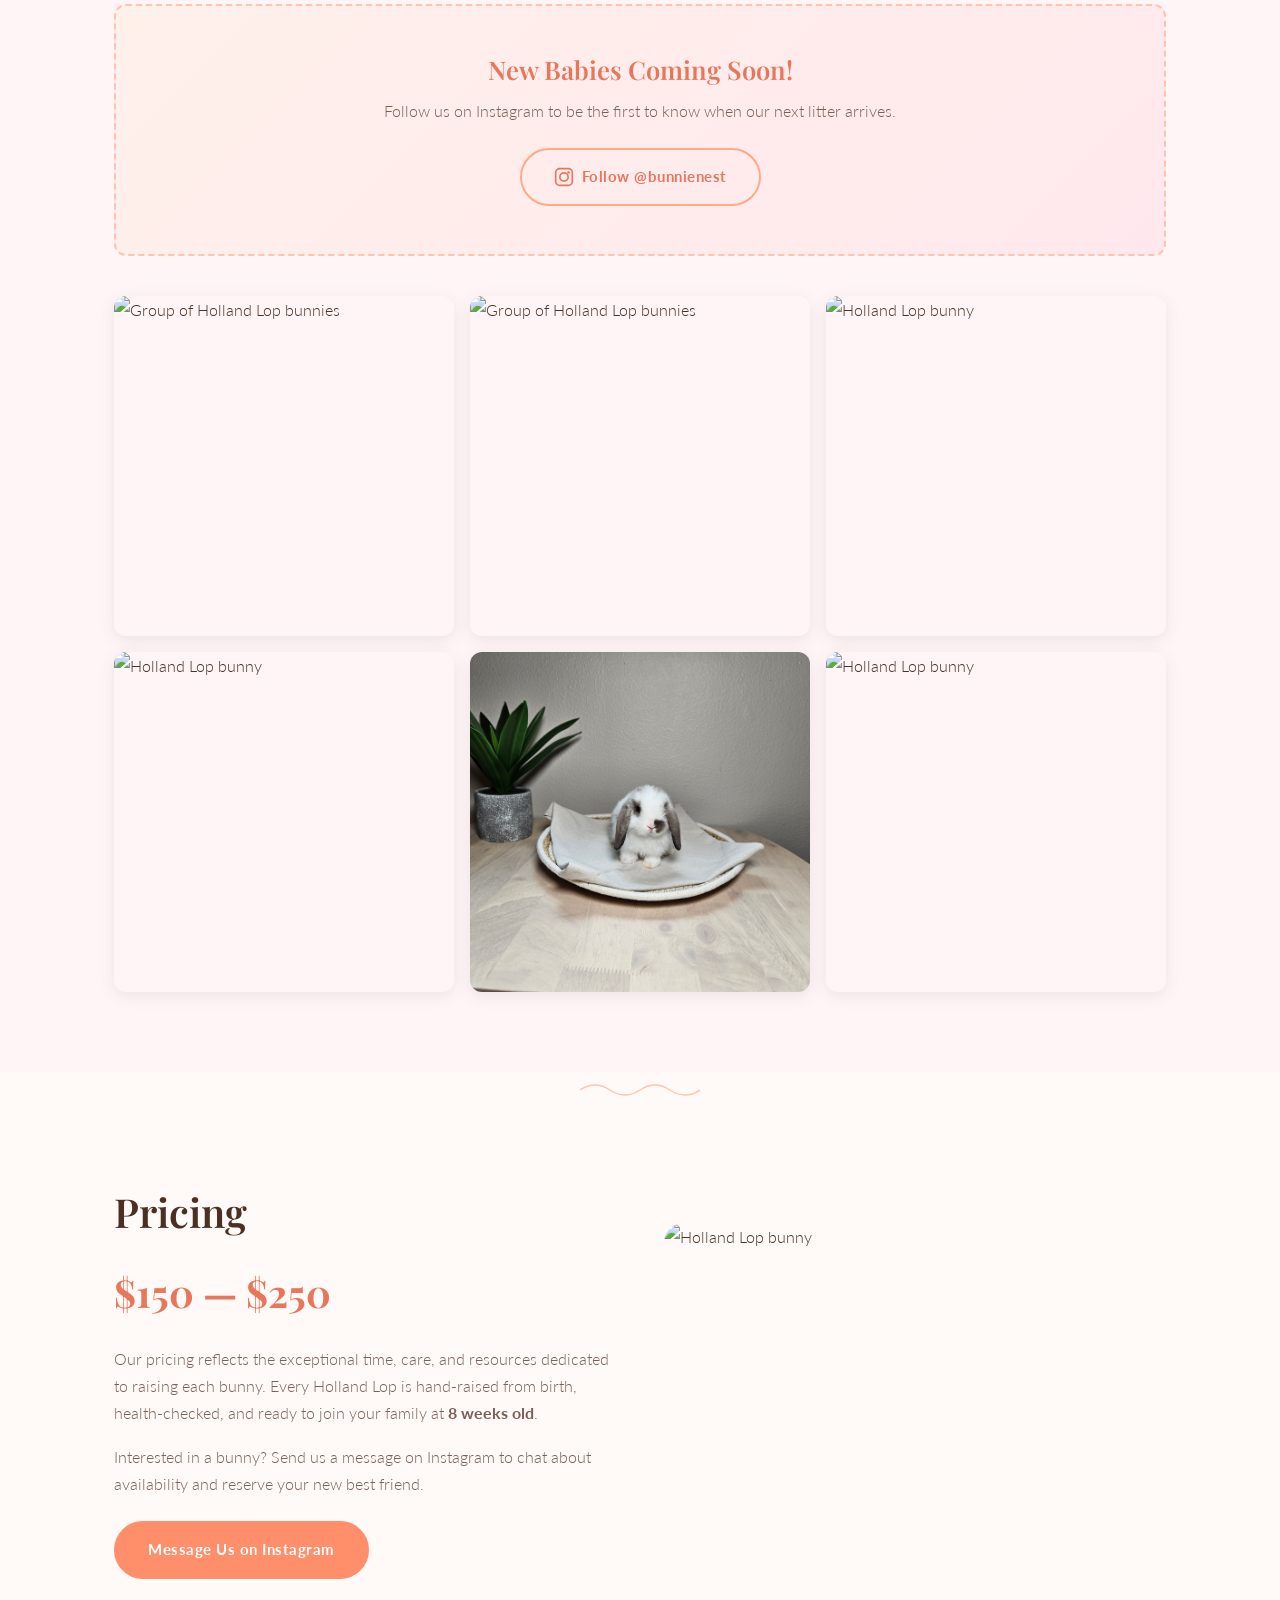
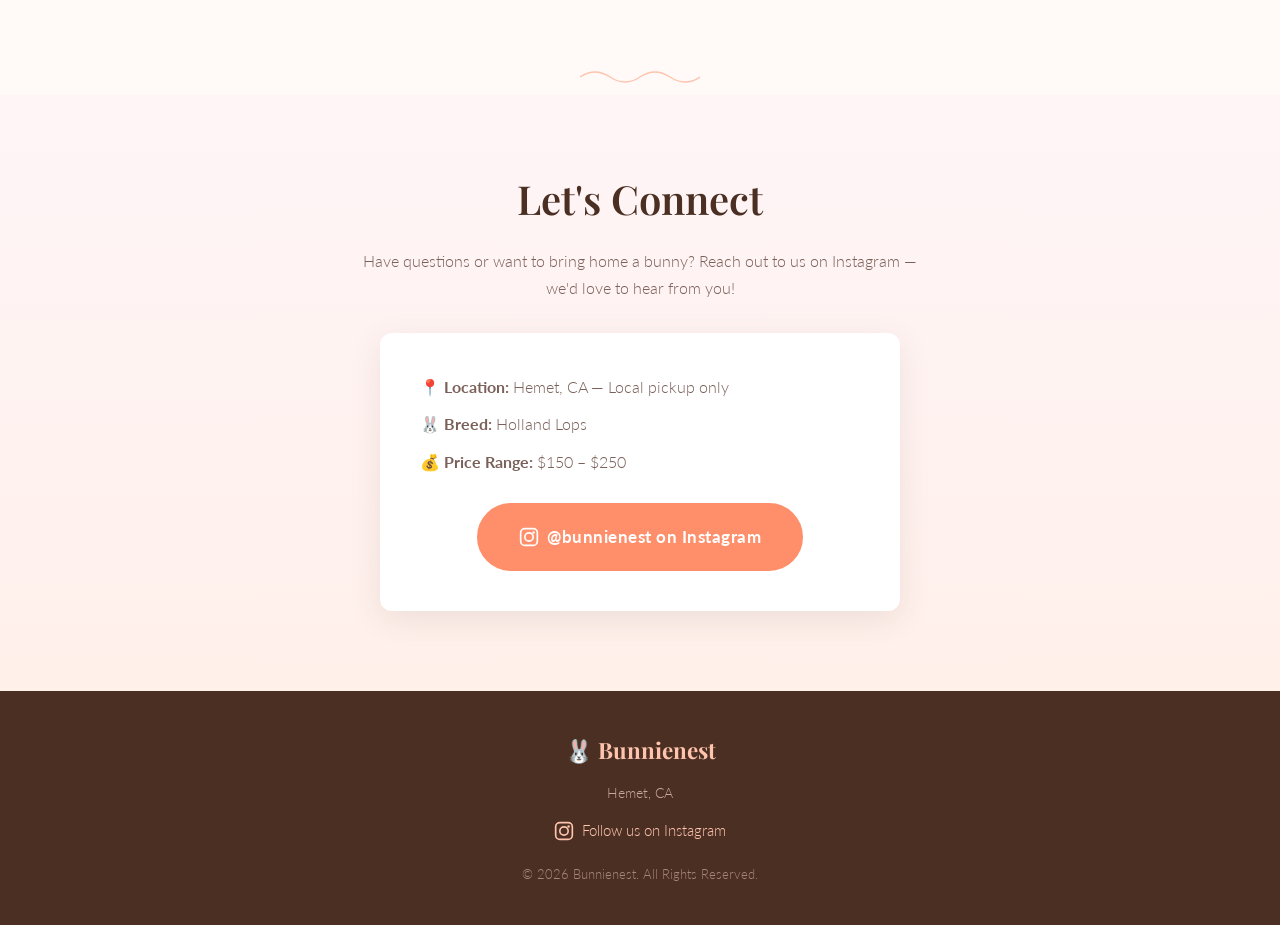
==== commit 3ae3bbba: "Removed the word rabbitry" ====
--- a/index.html
+++ b/index.html
@@ -53,7 +53,7 @@
           <img src="pictures/4 Bunnies.jpg" alt="Our rabbitry — a group of Holland Lop bunnies">
         </div>
         <div class="about-text">
-          <h2>Our Rabbitry</h2>
+          <!-- <h2>Our Rabbitry</h2> -->
           <p>Welcome to <strong>Bunnienest</strong> — a small-scale Holland Lop rabbitry nestled in <strong>Hemet, California</strong>. We pour love into every litter, handling our babies daily from birth so they grow up social, confident, and ready for their forever homes.</p>
           <p>Each bunny is raised with individual attention, proper nutrition, and plenty of snuggle time. We believe that happy babies make happy pets, and we take pride in sending home bunnies that are healthy, well-socialized, and full of personality.</p>
         </div>
--- a/styles.css
+++ b/styles.css
@@ -428,7 +428,7 @@
   height: 100%;
   min-height: 320px;
   object-fit: cover;
-  border-radius: var(--radius);
+  border-radius: 20px;
 }
 
 .gallery-item img {
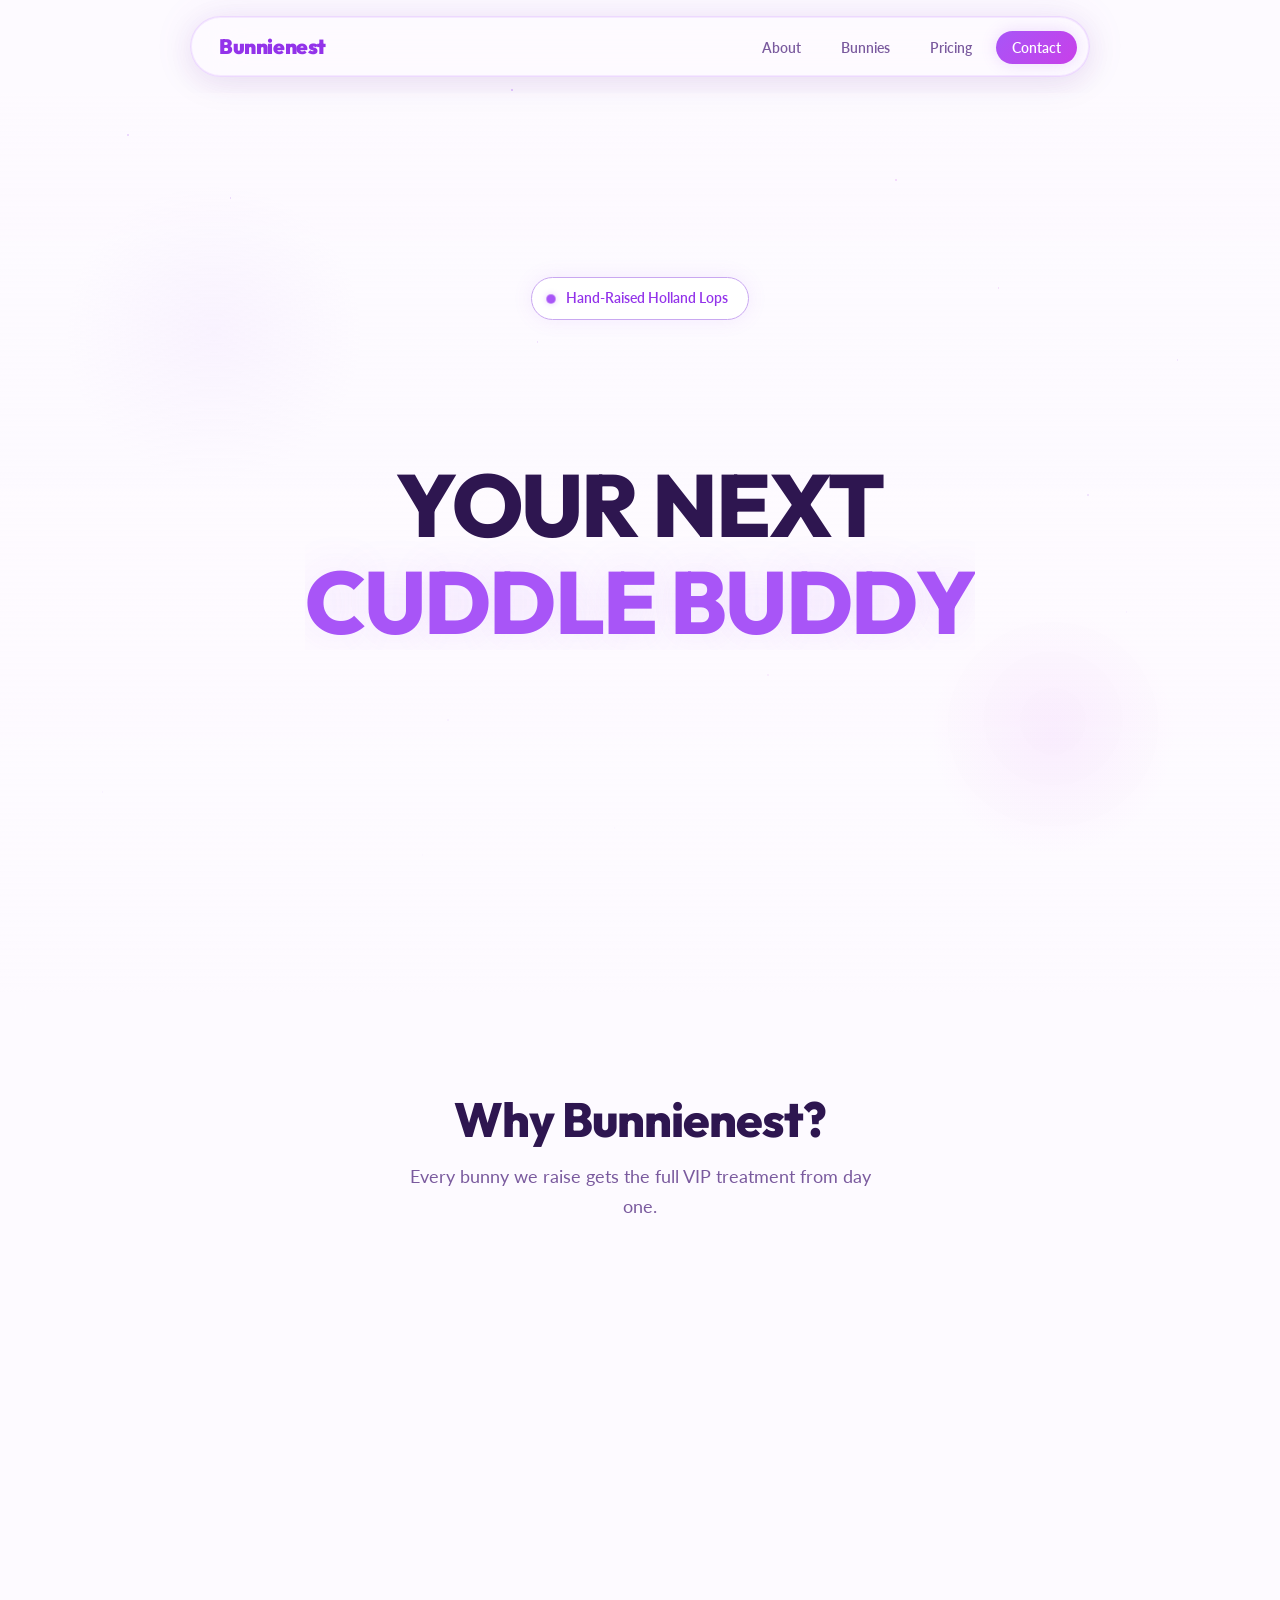
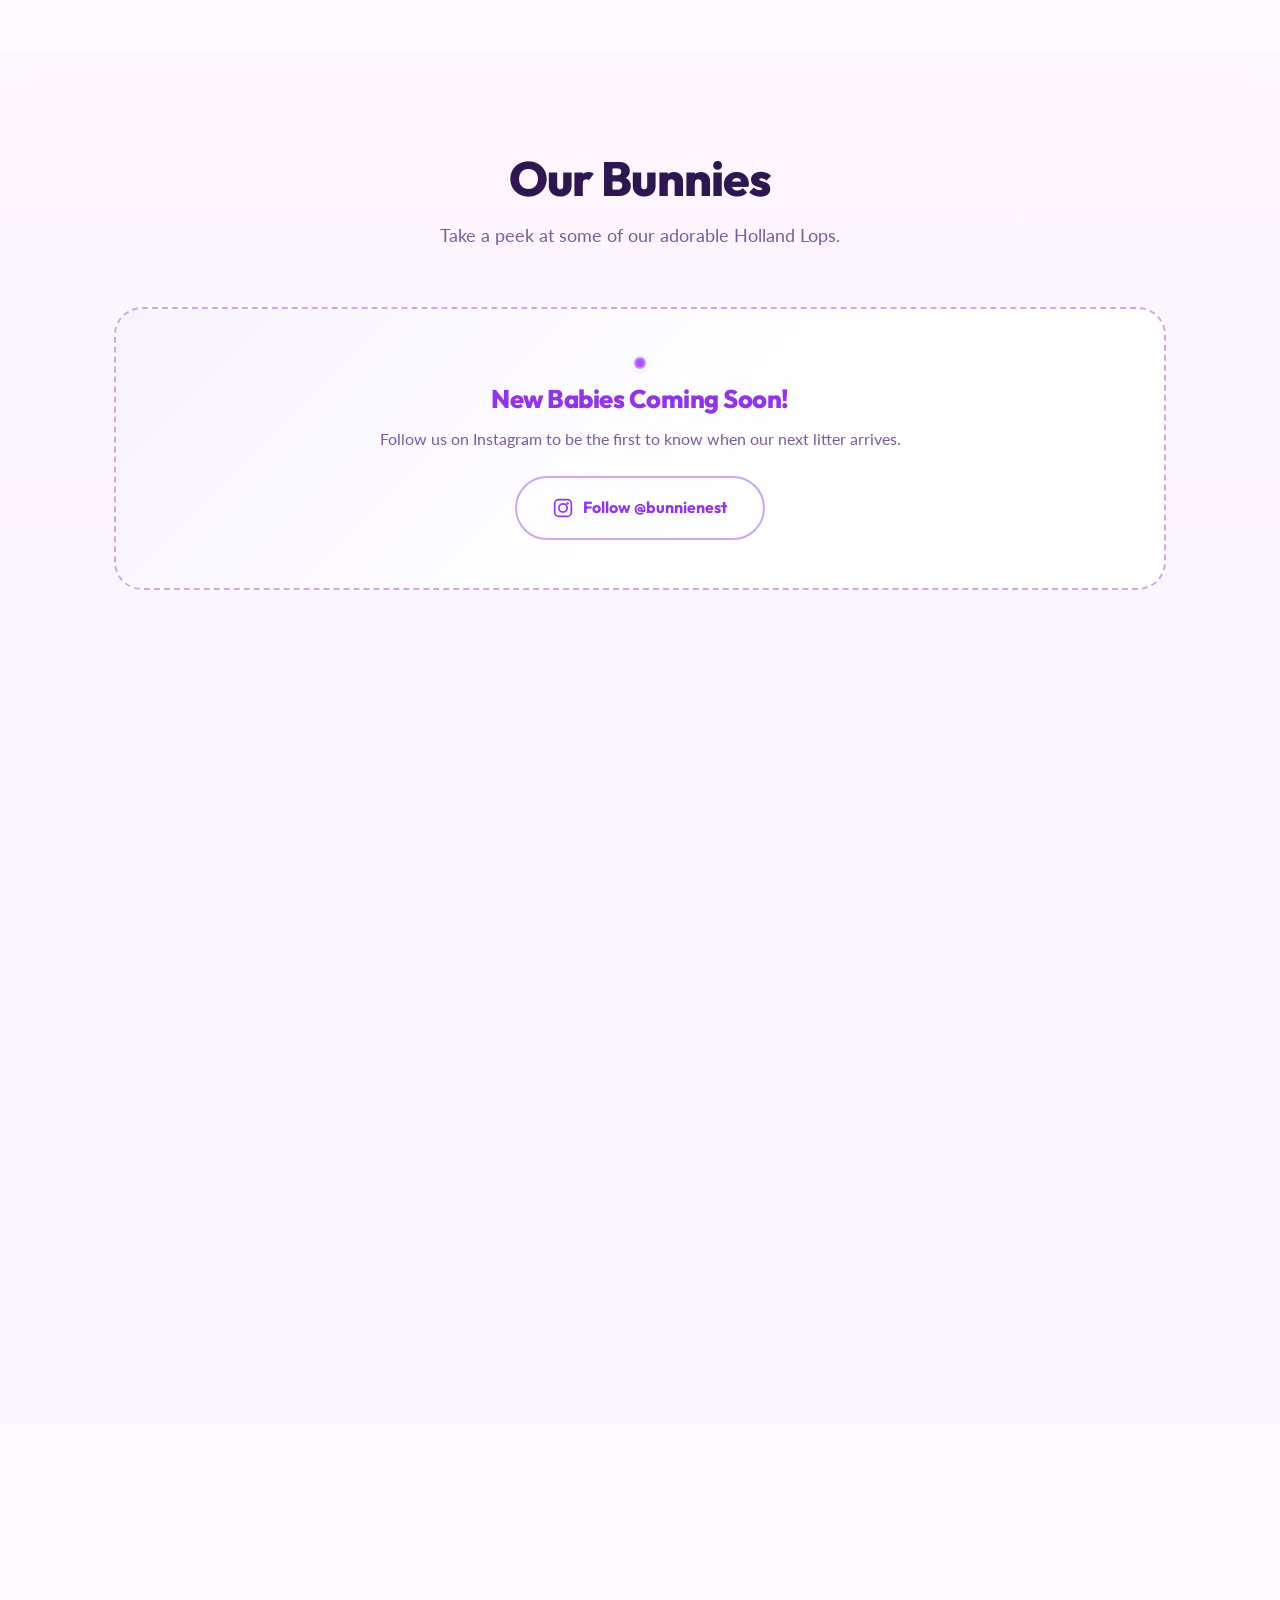
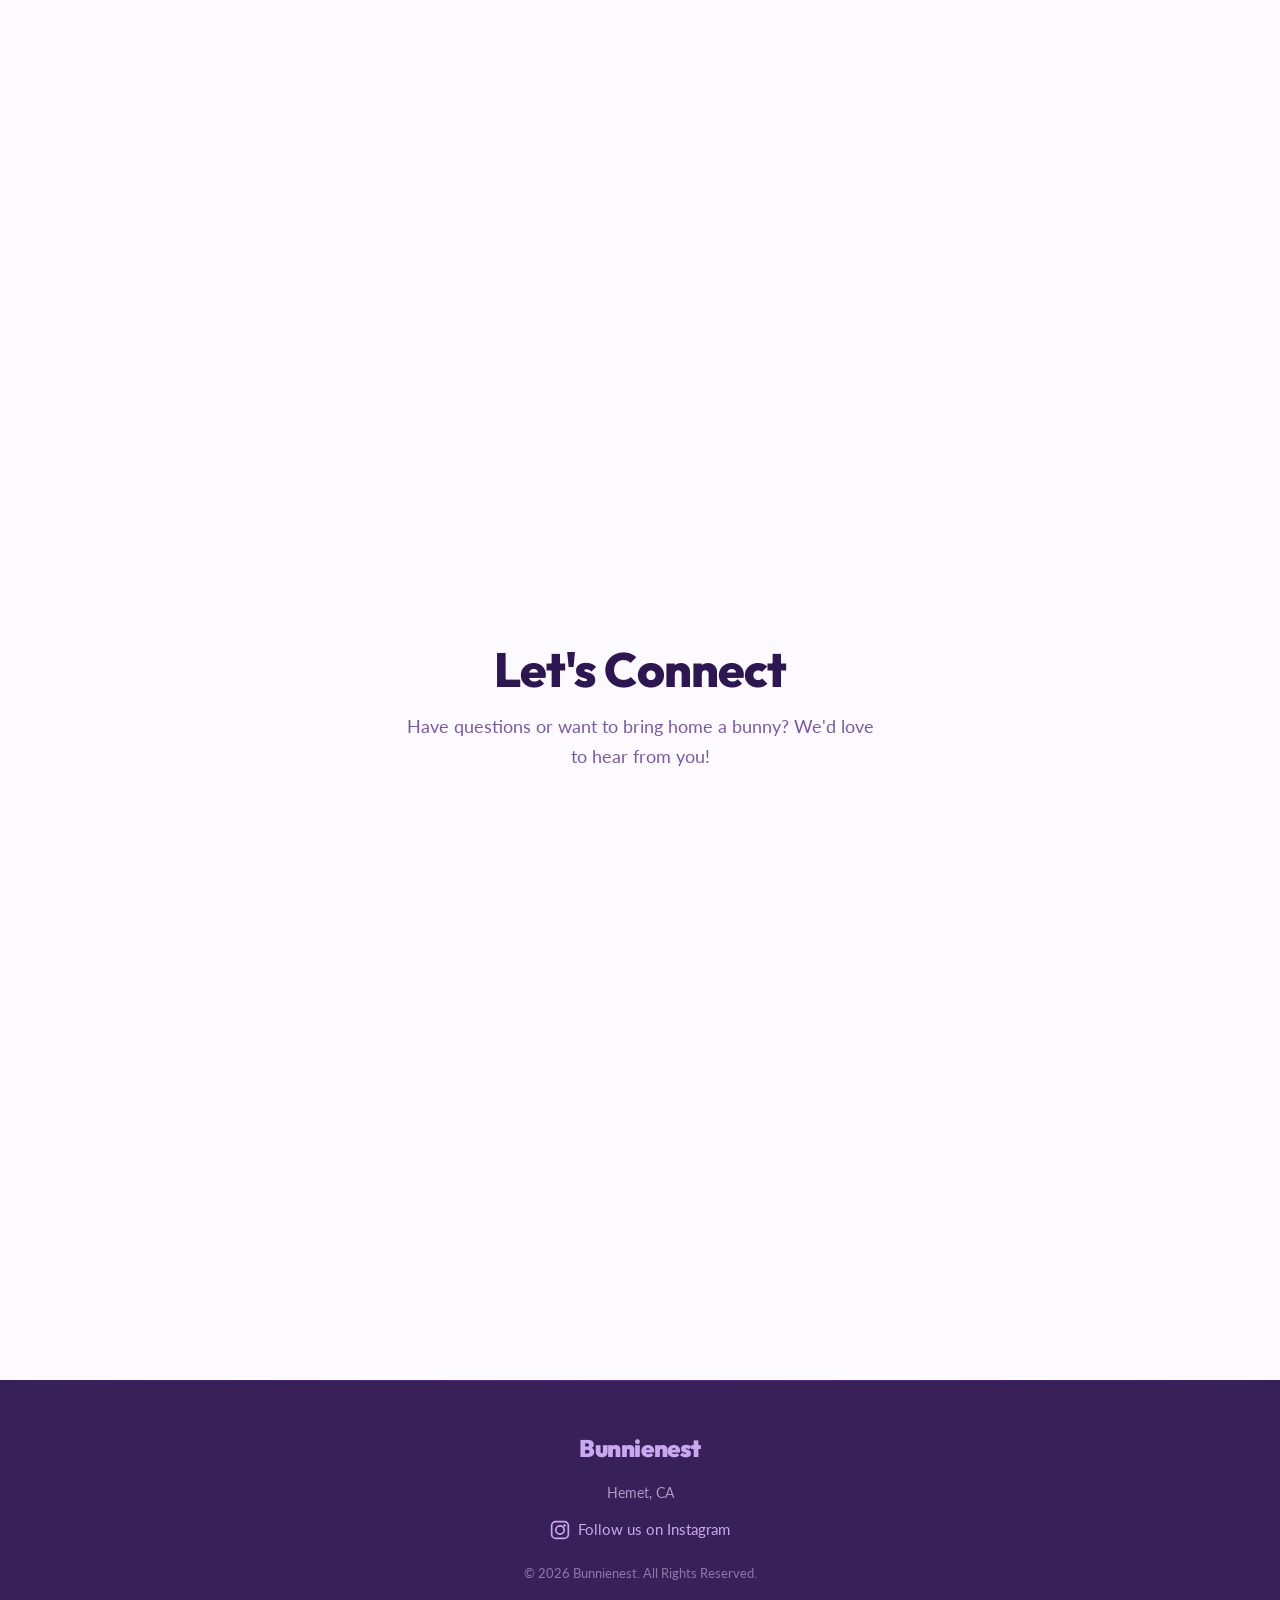
==== commit a130facc: "Many mystical changes with poop" ====
--- a/index.html
+++ b/index.html
@@ -7,134 +7,182 @@
   <meta name="description" content="Bunnienest — Hand-raised Holland Lops in Hemet, CA. Your next cuddle buddy is waiting.">
   <link rel="preconnect" href="https://fonts.googleapis.com">
   <link rel="preconnect" href="https://fonts.gstatic.com" crossorigin>
-  <link href="https://fonts.googleapis.com/css2?family=Playfair+Display:ital,wght@0,400;0,600;0,700;1,400&family=Lato:wght@300;400;700&display=swap" rel="stylesheet">
+  <link href="https://fonts.googleapis.com/css2?family=Outfit:wght@400;600;800;900&family=Playfair+Display:ital,wght@0,400;0,600;0,700;1,400&family=Lato:wght@300;400;700&display=swap" rel="stylesheet">
   <link rel="stylesheet" href="styles.css">
+  <link rel="stylesheet" id="theme-css" href="themes/mystical.css">
 </head>
 <body>
 
-  <!-- Navigation -->
+  <!-- Floating Navbar -->
   <nav class="navbar" id="navbar">
-    <div class="nav-container">
-      <a href="#hero" class="nav-logo">🐰 Bunnienest</a>
+    <div class="nav-pill">
+      <a href="#hero" class="nav-logo">Bunnienest</a>
       <button class="nav-toggle" id="navToggle" aria-label="Toggle menu">
         <span></span><span></span><span></span>
       </button>
       <ul class="nav-links" id="navLinks">
-        <!-- <li><a href="#about">Our Rabbitry</a></li> -->
-        <li><a href="#available">Available Bunnies</a></li>
+        <li><a href="#about">About</a></li>
+        <li><a href="#available">Bunnies</a></li>
         <li><a href="#pricing">Pricing</a></li>
-        <li><a href="#contact">Contact</a></li>
+        <li><a href="#contact" class="nav-cta">Contact</a></li>
       </ul>
     </div>
   </nav>
 
   <!-- Hero -->
   <header class="hero" id="hero">
-    <div class="hero-overlay"></div>
+    <div class="hero-bg"></div>
     <div class="hero-content">
-      <h1>Bunnienest</h1>
-      <p class="tagline">Your next cuddle buddy is waiting</p>
-      <a href="#available" class="btn">Meet Our Bunnies</a>
+      <div class="hero-badge">
+        <span class="ping-dot">
+          <span class="ping-ring"></span>
+          <span class="ping-core"></span>
+        </span>
+        <span>Hand-Raised Holland Lops</span>
+      </div>
+      <h1>
+        <span class="kinetic-text">YOUR NEXT</span>
+        <span class="kinetic-text accent">CUDDLE BUDDY</span>
+        <span class="kinetic-text">IS WAITING.</span>
+      </h1>
+      <p class="hero-sub kinetic-subtext">
+        A small-scale rabbitry in <strong>Hemet, California</strong> — raising social, confident, and irresistibly cuddly Holland Lops.
+      </p>
+      <div class="hero-cta vsl-reveal">
+        <a href="#available" class="btn btn-glow">
+          Meet Our Bunnies
+          <svg width="20" height="20" viewBox="0 0 24 24" fill="none" stroke="currentColor" stroke-width="2.5"><path d="M5 12h14M12 5l7 7-7 7"/></svg>
+        </a>
+      </div>
     </div>
   </header>
 
-  <!-- Divider -->
-  <div class="divider">
-    <svg viewBox="0 0 120 20" xmlns="http://www.w3.org/2000/svg">
-      <path d="M0 10 Q15 0 30 10 T60 10 T90 10 T120 10" fill="none" stroke="currentColor" stroke-width="1.5"/>
-    </svg>
-  </div>
-
-  <!-- About -->
+  <!-- About Cards -->
   <section class="section about" id="about">
     <div class="container">
-      <div class="about-grid">
-        <div class="about-image">
-          <img src="pictures/4 Bunnies.jpg" alt="Our rabbitry — a group of Holland Lop bunnies">
-        </div>
-        <div class="about-text">
-          <!-- <h2>Our Rabbitry</h2> -->
-          <p>Welcome to <strong>Bunnienest</strong> — a small-scale Holland Lop rabbitry nestled in <strong>Hemet, California</strong>. We pour love into every litter, handling our babies daily from birth so they grow up social, confident, and ready for their forever homes.</p>
-          <p>Each bunny is raised with individual attention, proper nutrition, and plenty of snuggle time. We believe that happy babies make happy pets, and we take pride in sending home bunnies that are healthy, well-socialized, and full of personality.</p>
-        </div>
-      </div>
-    </div>
-  </section>
-
-  <!-- Divider -->
-  <div class="divider">
-    <svg viewBox="0 0 120 20" xmlns="http://www.w3.org/2000/svg">
-      <path d="M0 10 Q15 0 30 10 T60 10 T90 10 T120 10" fill="none" stroke="currentColor" stroke-width="1.5"/>
-    </svg>
-  </div>
-
-  <!-- Available Bunnies -->
-  <section class="section available" id="available">
-    <div class="container">
-      <h2>Available Bunnies</h2>
-      <div class="coming-soon-banner">
-        <h3>New Babies Coming Soon!</h3>
-        <p>Follow us on Instagram to be the first to know when our next litter arrives.</p>
-        <a href="https://www.instagram.com/bunnienest" target="_blank" rel="noopener" class="btn btn-outline">
-          <svg class="icon" viewBox="0 0 24 24" fill="none" stroke="currentColor" stroke-width="2"><rect x="2" y="2" width="20" height="20" rx="5"/><circle cx="12" cy="12" r="5"/><circle cx="17.5" cy="6.5" r="1.5" fill="currentColor" stroke="none"/></svg>
-          Follow @bunnienest
-        </a>
-      </div>
+      <div class="section-header">
+        <h2 class="section-title">Why Bunnienest?</h2>
+        <p class="section-sub">Every bunny we raise gets the full VIP treatment from day one.</p>
+      </div>
+      <div class="card-grid">
+        <div class="feature-card">
+          <div class="card-icon">
+            <svg viewBox="0 0 24 24" fill="none" stroke="currentColor" stroke-width="2"><path d="M20.84 4.61a5.5 5.5 0 0 0-7.78 0L12 5.67l-1.06-1.06a5.5 5.5 0 0 0-7.78 7.78l1.06 1.06L12 21.23l7.78-7.78 1.06-1.06a5.5 5.5 0 0 0 0-7.78z"/></svg>
+          </div>
+          <h3>Raised with Love</h3>
+          <p>Handled daily from birth so every baby grows up social, confident, and ready for snuggles from day one.</p>
+        </div>
+        <div class="feature-card">
+          <div class="card-icon">
+            <svg viewBox="0 0 24 24" fill="none" stroke="currentColor" stroke-width="2"><path d="M12 22s8-4 8-10V5l-8-3-8 3v7c0 6 8 10 8 10z"/></svg>
+          </div>
+          <h3>Health Guaranteed</h3>
+          <p>Every Holland Lop is health-checked and well-nourished before going to their forever home at 8 weeks old.</p>
+        </div>
+        <div class="feature-card">
+          <div class="card-icon">
+            <svg viewBox="0 0 24 24" fill="none" stroke="currentColor" stroke-width="2"><circle cx="12" cy="12" r="10"/><path d="M8 14s1.5 2 4 2 4-2 4-2"/><line x1="9" y1="9" x2="9.01" y2="9"/><line x1="15" y1="9" x2="15.01" y2="9"/></svg>
+          </div>
+          <h3>Big Personalities</h3>
+          <p>Individual attention means each bunny develops their own unique personality — playful, curious, and full of charm.</p>
+        </div>
+      </div>
+    </div>
+  </section>
+
+  <!-- Gallery -->
+  <section class="section gallery-section" id="available">
+    <div class="container">
+      <div class="section-header">
+        <h2 class="section-title">Our Bunnies</h2>
+        <p class="section-sub">Take a peek at some of our adorable Holland Lops.</p>
+      </div>
+
+      <div class="coming-soon-banner vsl-reveal">
+        <div class="banner-content">
+          <span class="ping-dot">
+            <span class="ping-ring"></span>
+            <span class="ping-core"></span>
+          </span>
+          <h3>New Babies Coming Soon!</h3>
+          <p>Follow us on Instagram to be the first to know when our next litter arrives.</p>
+          <a href="https://www.instagram.com/bunnienest" target="_blank" rel="noopener" class="btn btn-outline">
+            <svg class="icon" viewBox="0 0 24 24" fill="none" stroke="currentColor" stroke-width="2"><rect x="2" y="2" width="20" height="20" rx="5"/><circle cx="12" cy="12" r="5"/><circle cx="17.5" cy="6.5" r="1.5" fill="currentColor" stroke="none"/></svg>
+            Follow @bunnienest
+          </a>
+        </div>
+      </div>
+
       <div class="bunny-gallery">
-        <div class="gallery-item"><img src="pictures/4 Bunnies.jpg" alt="Group of Holland Lop bunnies"></div>
-        <div class="gallery-item"><img src="pictures/4 Bunnes 2.jpg" alt="Group of Holland Lop bunnies"></div>
-        <div class="gallery-item"><img src="pictures/Bunnie 2.jpg" alt="Holland Lop bunny"></div>
-        <div class="gallery-item"><img src="pictures/Bunnie 3.jpg" alt="Holland Lop bunny"></div>
-        <div class="gallery-item"><img src="pictures/Bunnie 4.jpg" alt="Holland Lop bunny"></div>
-        <div class="gallery-item"><img src="pictures/Bunnie 1.jpg" alt="Holland Lop bunny"></div>
-      </div>
-    </div>
-  </section>
-
-  <!-- Divider -->
-  <div class="divider">
-    <svg viewBox="0 0 120 20" xmlns="http://www.w3.org/2000/svg">
-      <path d="M0 10 Q15 0 30 10 T60 10 T90 10 T120 10" fill="none" stroke="currentColor" stroke-width="1.5"/>
-    </svg>
-  </div>
+        <div class="gallery-item feature-card"><img src="pictures/4 Bunnies.jpg" alt="Group of Holland Lop bunnies"></div>
+        <div class="gallery-item feature-card"><img src="pictures/4 Bunnes 2.jpg" alt="Group of Holland Lop bunnies"></div>
+        <div class="gallery-item feature-card"><img src="pictures/Bunnie 2.jpg" alt="Holland Lop bunny"></div>
+        <div class="gallery-item feature-card"><img src="pictures/Bunnie 3.jpg" alt="Holland Lop bunny"></div>
+        <div class="gallery-item feature-card"><img src="pictures/Bunnie 4.jpg" alt="Holland Lop bunny"></div>
+        <div class="gallery-item feature-card"><img src="pictures/Bunnie 1.jpg" alt="Holland Lop bunny"></div>
+      </div>
+    </div>
+  </section>
 
   <!-- Pricing -->
-  <section class="section pricing" id="pricing">
-    <div class="container">
-      <div class="pricing-grid">
+  <section class="section pricing-section" id="pricing">
+    <div class="container">
+      <div class="pricing-card vsl-reveal">
+        <div class="pricing-image">
+          <img src="pictures/Bunnie 1.jpg" alt="Holland Lop bunny">
+        </div>
         <div class="pricing-text">
-          <h2>Pricing</h2>
+          <h2>Bring One Home</h2>
           <div class="price-tag">$150 — $250</div>
           <p>Our pricing reflects the exceptional time, care, and resources dedicated to raising each bunny. Every Holland Lop is hand-raised from birth, health-checked, and ready to join your family at <strong>8 weeks old</strong>.</p>
-          <p>Interested in a bunny? Send us a message on Instagram to chat about availability and reserve your new best friend.</p>
-          <a href="https://www.instagram.com/bunnienest" target="_blank" rel="noopener" class="btn">Message Us on Instagram</a>
-        </div>
-        <div class="pricing-image">
-          <img src="pictures/Bunnie 1.jpg" alt="Holland Lop bunny">
-        </div>
-      </div>
-    </div>
-  </section>
-
-  <!-- Divider -->
-  <div class="divider">
-    <svg viewBox="0 0 120 20" xmlns="http://www.w3.org/2000/svg">
-      <path d="M0 10 Q15 0 30 10 T60 10 T90 10 T120 10" fill="none" stroke="currentColor" stroke-width="1.5"/>
-    </svg>
-  </div>
-
-  <!-- Contact / CTA -->
-  <section class="section contact" id="contact">
-    <div class="container text-center">
-      <h2>Let's Connect</h2>
-      <p>Have questions or want to bring home a bunny? Reach out to us on Instagram — we'd love to hear from you!</p>
-      <div class="contact-card">
-        <div class="contact-info">
-          <p><strong>📍 Location:</strong> Hemet, CA — Local pickup only</p>
-          <p><strong>🐰 Breed:</strong> Holland Lops</p>
-          <p><strong>💰 Price Range:</strong> $150 – $250</p>
-        </div>
-        <a href="https://www.instagram.com/bunnienest" target="_blank" rel="noopener" class="btn btn-lg">
+          <p>Interested? Send us a message on Instagram to chat about availability and reserve your new best friend.</p>
+          <a href="https://www.instagram.com/bunnienest" target="_blank" rel="noopener" class="btn btn-glow">
+            Message Us on Instagram
+            <svg width="20" height="20" viewBox="0 0 24 24" fill="none" stroke="currentColor" stroke-width="2.5"><path d="M5 12h14M12 5l7 7-7 7"/></svg>
+          </a>
+        </div>
+      </div>
+    </div>
+  </section>
+
+  <!-- Contact -->
+  <section class="section contact-section" id="contact">
+    <div class="container">
+      <div class="section-header">
+        <h2 class="section-title">Let's Connect</h2>
+        <p class="section-sub">Have questions or want to bring home a bunny? We'd love to hear from you!</p>
+      </div>
+      <div class="contact-card feature-card">
+        <div class="contact-grid">
+          <div class="contact-item">
+            <div class="card-icon small">
+              <svg viewBox="0 0 24 24" fill="none" stroke="currentColor" stroke-width="2"><path d="M21 10c0 7-9 13-9 13s-9-6-9-13a9 9 0 0 1 18 0z"/><circle cx="12" cy="10" r="3"/></svg>
+            </div>
+            <div>
+              <strong>Location</strong>
+              <p>Hemet, CA — Local pickup only</p>
+            </div>
+          </div>
+          <div class="contact-item">
+            <div class="card-icon small">
+              <svg viewBox="0 0 24 24" fill="none" stroke="currentColor" stroke-width="2"><circle cx="12" cy="12" r="10"/><path d="M8 14s1.5 2 4 2 4-2 4-2"/><line x1="9" y1="9" x2="9.01" y2="9"/><line x1="15" y1="9" x2="15.01" y2="9"/></svg>
+            </div>
+            <div>
+              <strong>Breed</strong>
+              <p>Holland Lops</p>
+            </div>
+          </div>
+          <div class="contact-item">
+            <div class="card-icon small">
+              <svg viewBox="0 0 24 24" fill="none" stroke="currentColor" stroke-width="2"><line x1="12" y1="1" x2="12" y2="23"/><path d="M17 5H9.5a3.5 3.5 0 0 0 0 7h5a3.5 3.5 0 0 1 0 7H6"/></svg>
+            </div>
+            <div>
+              <strong>Price Range</strong>
+              <p>$150 – $250</p>
+            </div>
+          </div>
+        </div>
+        <a href="https://www.instagram.com/bunnienest" target="_blank" rel="noopener" class="btn btn-glow btn-lg">
           <svg class="icon" viewBox="0 0 24 24" fill="none" stroke="currentColor" stroke-width="2"><rect x="2" y="2" width="20" height="20" rx="5"/><circle cx="12" cy="12" r="5"/><circle cx="17.5" cy="6.5" r="1.5" fill="currentColor" stroke="none"/></svg>
           @bunnienest on Instagram
         </a>
@@ -146,7 +194,7 @@
   <footer class="footer">
     <div class="container">
       <div class="footer-content">
-        <p class="footer-logo">🐰 Bunnienest</p>
+        <p class="footer-logo">Bunnienest</p>
         <p class="footer-location">Hemet, CA</p>
         <a href="https://www.instagram.com/bunnienest" target="_blank" rel="noopener" class="footer-social">
           <svg class="icon" viewBox="0 0 24 24" fill="none" stroke="currentColor" stroke-width="2"><rect x="2" y="2" width="20" height="20" rx="5"/><circle cx="12" cy="12" r="5"/><circle cx="17.5" cy="6.5" r="1.5" fill="currentColor" stroke="none"/></svg>
@@ -157,6 +205,8 @@
     </div>
   </footer>
 
+  <script src="https://cdnjs.cloudflare.com/ajax/libs/gsap/3.12.5/gsap.min.js"></script>
+  <script src="https://cdnjs.cloudflare.com/ajax/libs/gsap/3.12.5/ScrollTrigger.min.js"></script>
   <script src="script.js"></script>
 </body>
 </html>
--- a/styles.css
+++ b/styles.css
@@ -1,5 +1,6 @@
 /* ========================================
-   Bunnienest — Peachy Pink Theme
+   Bunnienest v2 — Modern Peach Theme
+   Inspired by SaaS kinetic styling
    ======================================== */
 
 :root {
@@ -21,33 +22,38 @@
   --white:     #ffffff;
   --text:      #4a3328;
   --text-light:#7a6058;
-  --shadow:    rgba(92, 61, 46, 0.1);
-  --radius:    12px;
-  --transition: 0.3s ease;
+  --shadow:    rgba(92, 61, 46, 0.08);
+  --glow:      rgba(255, 143, 107, 0.35);
+  --radius-sm: 12px;
+  --radius:    20px;
+  --radius-lg: 28px;
+  --transition: 0.3s cubic-bezier(0.4, 0, 0.2, 1);
 }
 
 /* Reset */
 *, *::before, *::after { box-sizing: border-box; margin: 0; padding: 0; }
 
-html { scroll-behavior: smooth; scroll-padding-top: 80px; }
+html { scroll-behavior: smooth; scroll-padding-top: 100px; background: var(--cream); }
 
 body {
   font-family: 'Lato', sans-serif;
   color: var(--text);
   background: var(--cream);
   line-height: 1.7;
-  font-weight: 300;
+  font-weight: 400;
   -webkit-font-smoothing: antialiased;
+  overflow-x: hidden;
 }
 
 h1, h2, h3 {
-  font-family: 'Playfair Display', serif;
-  font-weight: 600;
-  line-height: 1.2;
+  font-family: 'Outfit', 'Playfair Display', serif;
+  font-weight: 800;
+  line-height: 1.1;
+  letter-spacing: -0.02em;
 }
 
 img { max-width: 100%; display: block; }
-a { text-decoration: none; color: inherit; }
+a { text-decoration: none; color: inherit; transition: all var(--transition); }
 
 .container {
   max-width: 1100px;
@@ -55,69 +61,69 @@
   padding: 0 24px;
 }
 
-/* ---- Navbar ---- */
+/* ---- Floating Pill Navbar ---- */
 .navbar {
   position: fixed;
   top: 0;
   left: 0;
   right: 0;
   z-index: 1000;
-  background: rgba(255, 250, 247, 0.92);
-  backdrop-filter: blur(12px);
-  -webkit-backdrop-filter: blur(12px);
-  border-bottom: 1px solid var(--peach-200);
-  transition: box-shadow var(--transition);
-}
-
-.navbar.scrolled {
-  box-shadow: 0 2px 20px var(--shadow);
-}
-
-.nav-container {
-  max-width: 1100px;
+  padding: 16px 24px;
+}
+
+.nav-pill {
+  max-width: 900px;
   margin: 0 auto;
-  padding: 0 24px;
+  background: rgba(255, 250, 247, 0.85);
+  backdrop-filter: blur(16px);
+  -webkit-backdrop-filter: blur(16px);
+  border: 1px solid var(--peach-200);
+  border-radius: 100px;
+  padding: 12px 12px 12px 28px;
   display: flex;
   align-items: center;
   justify-content: space-between;
-  height: 70px;
+  box-shadow: 0 4px 30px var(--shadow), 0 0 0 1px rgba(255, 255, 255, 0.5) inset;
 }
 
 .nav-logo {
-  font-family: 'Playfair Display', serif;
-  font-size: 1.5rem;
-  font-weight: 700;
+  font-family: 'Outfit', sans-serif;
+  font-size: 1.3rem;
+  font-weight: 900;
   color: var(--peach-600);
+  letter-spacing: -0.02em;
 }
 
 .nav-links {
   display: flex;
   list-style: none;
-  gap: 32px;
+  gap: 8px;
+  align-items: center;
 }
 
 .nav-links a {
-  font-size: 0.95rem;
-  font-weight: 400;
+  font-size: 0.9rem;
+  font-weight: 600;
   color: var(--text-light);
-  transition: color var(--transition);
-  position: relative;
-}
-
-.nav-links a::after {
-  content: '';
-  position: absolute;
-  bottom: -4px;
-  left: 0;
-  width: 0;
-  height: 2px;
-  background: var(--peach-400);
-  border-radius: 1px;
-  transition: width var(--transition);
-}
-
-.nav-links a:hover { color: var(--peach-600); }
-.nav-links a:hover::after { width: 100%; }
+  padding: 8px 16px;
+  border-radius: 100px;
+  transition: all var(--transition);
+}
+
+.nav-links a:hover {
+  color: var(--peach-600);
+  background: var(--peach-100);
+}
+
+.nav-cta {
+  background: var(--peach-500) !important;
+  color: var(--white) !important;
+}
+
+.nav-cta:hover {
+  background: var(--peach-600) !important;
+  box-shadow: 0 4px 16px var(--glow);
+}
 
 .nav-toggle {
   display: none;
@@ -126,12 +132,12 @@
   background: none;
   border: none;
   cursor: pointer;
-  padding: 4px;
+  padding: 8px;
 }
 
 .nav-toggle span {
   display: block;
-  width: 24px;
+  width: 22px;
   height: 2px;
   background: var(--text);
   border-radius: 2px;
@@ -146,59 +152,126 @@
   align-items: center;
   justify-content: center;
   text-align: center;
-  background: linear-gradient(135deg, var(--peach-200) 0%, var(--pink-200) 50%, var(--peach-300) 100%);
   overflow: hidden;
-}
-
-.hero::before {
-  content: '';
+  padding: 120px 24px 80px;
+}
+
+.hero-bg {
   position: absolute;
   inset: 0;
-  background:
-    radial-gradient(ellipse at 20% 50%, rgba(255, 200, 214, 0.4) 0%, transparent 60%),
-    radial-gradient(ellipse at 80% 30%, rgba(255, 221, 208, 0.5) 0%, transparent 50%);
-}
-
-.hero-overlay {
-  position: absolute;
-  inset: 0;
-  background: rgba(255, 250, 247, 0.25);
+  background-image:
+    linear-gradient(to bottom, rgba(253, 250, 255, 0.4) 0%, rgba(253, 250, 255, 0.95) 90%, var(--cream) 100%),
+    url('pictures/4 Bunnies.jpg');
+  background-size: cover;
+  background-position: center 40%;
+  z-index: 0;
+  transform-origin: center;
+  animation: hero-bg-zoom 30s infinite alternate ease-in-out;
+}
+
+@keyframes hero-bg-zoom {
+  0% { transform: scale(1); }
+  100% { transform: scale(1.15); }
 }
 
 .hero-content {
   position: relative;
   z-index: 1;
-  padding: 24px;
+  max-width: 800px;
+}
+
+.hero-badge {
+  display: inline-flex;
+  align-items: center;
+  gap: 10px;
+  background: var(--white);
+  border: 1px solid var(--peach-300);
+  border-radius: 100px;
+  padding: 8px 20px 8px 14px;
+  margin-bottom: 40px;
+  font-size: 0.9rem;
+  font-weight: 600;
+  color: var(--peach-600);
+  box-shadow: 0 2px 20px rgba(255, 143, 107, 0.15);
+}
+
+.ping-dot {
+  position: relative;
+  display: flex;
+  align-items: center;
+  justify-content: center;
+  width: 10px;
+  height: 10px;
+}
+
+.ping-ring {
+  position: absolute;
+  width: 100%;
+  height: 100%;
+  border-radius: 50%;
+  background: var(--peach-500);
+  opacity: 0.6;
+  animation: ping 2s cubic-bezier(0, 0, 0.2, 1) infinite;
+}
+
+.ping-core {
+  position: relative;
+  width: 8px;
+  height: 8px;
+  border-radius: 50%;
+  background: var(--peach-500);
+}
+
+@keyframes ping {
+  75%, 100% { transform: scale(2.5); opacity: 0; }
 }
 
 .hero h1 {
-  font-size: clamp(3rem, 8vw, 6rem);
+  font-size: clamp(2.8rem, 7vw, 5.5rem);
   color: var(--brown-800);
-  margin-bottom: 16px;
-  letter-spacing: -1px;
-}
-
-.tagline {
-  font-family: 'Playfair Display', serif;
-  font-style: italic;
-  font-size: clamp(1.1rem, 3vw, 1.6rem);
+  margin-bottom: 24px;
+  overflow: hidden;
+}
+
+.kinetic-text {
+  display: block;
+  transform: translateY(100%);
+}
+
+.kinetic-text.accent {
+  color: var(--peach-500);
+}
+
+.hero-sub {
+  font-size: clamp(1rem, 2.5vw, 1.25rem);
   color: var(--text-light);
-  margin-bottom: 40px;
+  max-width: 560px;
+  margin: 0 auto 40px;
+  opacity: 0;
+  line-height: 1.8;
+}
+
+.hero-sub strong {
+  color: var(--text);
+}
+
+.hero-cta {
+  opacity: 0;
+  transform: scale(0.95);
 }
 
 /* ---- Buttons ---- */
 .btn {
   display: inline-flex;
   align-items: center;
-  gap: 8px;
-  padding: 14px 32px;
+  gap: 10px;
+  padding: 16px 36px;
   background: var(--peach-500);
   color: var(--white);
-  font-family: 'Lato', sans-serif;
-  font-size: 0.95rem;
+  font-family: 'Outfit', sans-serif;
+  font-size: 1rem;
   font-weight: 700;
-  letter-spacing: 0.5px;
-  border-radius: 50px;
+  border-radius: 100px;
   border: 2px solid var(--peach-500);
   cursor: pointer;
   transition: all var(--transition);
@@ -208,13 +281,16 @@
   background: var(--peach-600);
   border-color: var(--peach-600);
   transform: translateY(-2px);
-  box-shadow: 0 6px 24px rgba(255, 143, 107, 0.35);
+}
+
+.btn-glow:hover {
+  box-shadow: 0 8px 32px var(--glow);
 }
 
 .btn-outline {
   background: transparent;
   color: var(--peach-600);
-  border-color: var(--peach-400);
+  border-color: var(--peach-300);
 }
 
 .btn-outline:hover {
@@ -224,8 +300,8 @@
 }
 
 .btn-lg {
-  padding: 18px 40px;
-  font-size: 1.05rem;
+  padding: 20px 44px;
+  font-size: 1.1rem;
 }
 
 .icon {
@@ -236,57 +312,129 @@
 
 /* ---- Sections ---- */
 .section {
-  padding: 80px 0;
-}
-
-.section h2 {
-  font-size: clamp(1.8rem, 4vw, 2.5rem);
+  padding: 100px 0;
+  position: relative;
+}
+
+.section-header {
+  text-align: center;
+  margin-bottom: 56px;
+}
+
+.section-title {
+  font-size: clamp(2rem, 4vw, 3rem);
   color: var(--brown-800);
+  margin-bottom: 16px;
+}
+
+.section-sub {
+  font-size: 1.1rem;
+  color: var(--text-light);
+  max-width: 480px;
+  margin: 0 auto;
+}
+
+/* ---- About / Feature Cards ---- */
+.about {
+  background: var(--cream);
+}
+
+.card-grid {
+  display: grid;
+  grid-template-columns: repeat(3, 1fr);
+  gap: 24px;
+}
+
+.feature-card {
+  background: var(--white);
+  border: 1px solid var(--peach-200);
+  border-radius: var(--radius-lg);
+  padding: 40px 32px;
+  transition: all var(--transition);
+  opacity: 0;
+  transform: translateY(24px);
+}
+
+.feature-card:hover {
+  border-color: var(--peach-400);
+  transform: translateY(-4px);
+  box-shadow: 0 12px 40px rgba(92, 61, 46, 0.1);
+}
+
+.card-icon {
+  width: 56px;
+  height: 56px;
+  border-radius: var(--radius-sm);
+  background: linear-gradient(135deg, var(--peach-100), var(--pink-100));
+  display: flex;
+  align-items: center;
+  justify-content: center;
   margin-bottom: 24px;
 }
 
-.text-center { text-align: center; }
-
-/* ---- Dividers ---- */
-.divider {
-  display: flex;
-  justify-content: center;
-  padding: 8px 0;
-  color: var(--peach-300);
-}
-
-.divider svg {
-  width: 120px;
+.card-icon svg {
+  width: 24px;
+  height: 24px;
+  color: var(--peach-600);
+}
+
+.card-icon.small {
+  width: 44px;
+  height: 44px;
+  flex-shrink: 0;
+}
+
+.card-icon.small svg {
+  width: 20px;
   height: 20px;
 }
 
-/* ---- About ---- */
-.about { background: var(--cream); }
-
-.about-grid {
-  display: grid;
-  grid-template-columns: 1fr 1fr;
-  gap: 48px;
-  align-items: center;
-}
-
-.about-text p {
-  margin-bottom: 16px;
+.feature-card h3 {
+  font-size: 1.3rem;
+  color: var(--brown-800);
+  margin-bottom: 12px;
+}
+
+.feature-card p {
   color: var(--text-light);
-}
-
-/* ---- Available ---- */
-.available { background: var(--pink-50); }
-
-.available h2 { text-align: center; }
+  line-height: 1.7;
+  font-size: 0.95rem;
+}
+
+/* ---- Gallery Section ---- */
+.gallery-section {
+  background: linear-gradient(180deg, var(--pink-50), var(--peach-50));
+}
 
 .coming-soon-banner {
-  text-align: center;
-  background: linear-gradient(135deg, var(--peach-100), var(--pink-100));
+  background: var(--white);
   border: 2px dashed var(--peach-300);
-  border-radius: var(--radius);
+  border-radius: var(--radius-lg);
   padding: 48px 32px;
   margin-bottom: 40px;
+  text-align: center;
+  position: relative;
+  overflow: hidden;
+}
+
+.coming-soon-banner::before {
+  content: '';
+  position: absolute;
+  inset: 0;
+  background: linear-gradient(135deg, var(--peach-100) 0%, transparent 60%);
+  opacity: 0.5;
+  pointer-events: none;
+}
+
+.banner-content {
+  position: relative;
+  z-index: 1;
+}
+
+.banner-content .ping-dot {
+  margin: 0 auto 16px;
+  width: 12px;
+  height: 12px;
 }
 
 .coming-soon-banner h3 {
@@ -303,132 +451,13 @@
 .bunny-gallery {
   display: grid;
   grid-template-columns: repeat(3, 1fr);
-  gap: 16px;
+  gap: 20px;
 }
 
 .gallery-item {
-  border-radius: var(--radius);
+  border-radius: var(--radius-lg);
   overflow: hidden;
-  box-shadow: 0 4px 16px var(--shadow);
-  transition: transform var(--transition), box-shadow var(--transition);
-}
-
-.gallery-item:hover {
-  transform: translateY(-4px);
-  box-shadow: 0 8px 32px rgba(92, 61, 46, 0.15);
-}
-
-/* ---- Pricing ---- */
-.pricing { background: var(--cream); }
-
-.pricing-grid {
-  display: grid;
-  grid-template-columns: 1fr 1fr;
-  gap: 48px;
-  align-items: center;
-}
-
-.price-tag {
-  font-family: 'Playfair Display', serif;
-  font-size: 2.4rem;
-  font-weight: 700;
-  color: var(--peach-600);
-  margin-bottom: 20px;
-}
-
-.pricing-text p {
-  color: var(--text-light);
-  margin-bottom: 16px;
-}
-
-.pricing-text .btn {
-  margin-top: 8px;
-}
-
-/* ---- Contact ---- */
-.contact {
-  background: linear-gradient(180deg, var(--pink-50), var(--peach-100));
-}
-
-.contact p {
-  color: var(--text-light);
-  max-width: 560px;
-  margin: 0 auto 32px;
-}
-
-.contact-card {
-  background: var(--white);
-  border-radius: var(--radius);
-  padding: 40px;
-  max-width: 520px;
-  margin: 0 auto;
-  box-shadow: 0 8px 32px var(--shadow);
-  text-align: center;
-}
-
-.contact-info {
-  text-align: left;
-  margin-bottom: 28px;
-}
-
-.contact-info p {
-  margin-bottom: 10px;
-  font-size: 1rem;
-}
-
-/* ---- Footer ---- */
-.footer {
-  background: var(--brown-800);
-  color: var(--peach-200);
-  padding: 40px 0;
-  text-align: center;
-}
-
-.footer-content {
-  display: flex;
-  flex-direction: column;
-  align-items: center;
-  gap: 12px;
-}
-
-.footer-logo {
-  font-family: 'Playfair Display', serif;
-  font-size: 1.4rem;
-  font-weight: 700;
-  color: var(--peach-300);
-}
-
-.footer-location {
-  font-size: 0.9rem;
-  color: var(--peach-200);
-  opacity: 0.7;
-}
-
-.footer-social {
-  display: inline-flex;
-  align-items: center;
-  gap: 8px;
-  color: var(--peach-300);
-  font-size: 0.95rem;
-  transition: color var(--transition);
-}
-
-.footer-social:hover { color: var(--peach-100); }
-
-.footer-copy {
-  font-size: 0.8rem;
-  opacity: 0.5;
-  margin-top: 8px;
-}
-
-/* ---- Images ---- */
-.about-image img,
-.pricing-image img {
-  width: 100%;
-  height: 100%;
-  min-height: 320px;
-  object-fit: cover;
-  border-radius: 20px;
+  padding: 0;
 }
 
 .gallery-item img {
@@ -436,6 +465,155 @@
   aspect-ratio: 1;
   object-fit: cover;
   display: block;
+  transition: transform 0.5s cubic-bezier(0.4, 0, 0.2, 1);
+}
+
+.gallery-item:hover img {
+  transform: scale(1.05);
+}
+
+/* ---- Pricing Section ---- */
+.pricing-section {
+  background: var(--cream);
+}
+
+.pricing-card {
+  display: grid;
+  grid-template-columns: 1fr 1fr;
+  gap: 0;
+  background: var(--white);
+  border: 1px solid var(--peach-200);
+  border-radius: var(--radius-lg);
+  overflow: hidden;
+  box-shadow: 0 8px 40px var(--shadow);
+  opacity: 0;
+  transform: scale(0.95);
+}
+
+.pricing-image img {
+  width: 100%;
+  height: 100%;
+  object-fit: cover;
+  min-height: 400px;
+}
+
+.pricing-text {
+  padding: 56px 48px;
+  display: flex;
+  flex-direction: column;
+  justify-content: center;
+}
+
+.pricing-text h2 {
+  font-size: 2.2rem;
+  color: var(--brown-800);
+  margin-bottom: 8px;
+}
+
+.price-tag {
+  font-family: 'Outfit', sans-serif;
+  font-size: 2.8rem;
+  font-weight: 900;
+  color: var(--peach-500);
+  margin-bottom: 20px;
+  letter-spacing: -0.02em;
+}
+
+.pricing-text p {
+  color: var(--text-light);
+  margin-bottom: 16px;
+  font-size: 0.95rem;
+}
+
+.pricing-text .btn {
+  margin-top: 12px;
+  align-self: flex-start;
+}
+
+/* ---- Contact Section ---- */
+.contact-section {
+  background: linear-gradient(180deg, var(--cream), var(--peach-100));
+}
+
+.contact-card {
+  max-width: 600px;
+  margin: 0 auto;
+  text-align: center;
+  padding: 48px 40px;
+}
+
+.contact-grid {
+  display: flex;
+  flex-direction: column;
+  gap: 20px;
+  margin-bottom: 36px;
+}
+
+.contact-item {
+  display: flex;
+  align-items: center;
+  gap: 16px;
+  text-align: left;
+}
+
+.contact-item strong {
+  display: block;
+  font-family: 'Outfit', sans-serif;
+  font-weight: 700;
+  color: var(--brown-800);
+  font-size: 0.95rem;
+}
+
+.contact-item p {
+  color: var(--text-light);
+  font-size: 0.9rem;
+  margin: 0;
+}
+
+/* ---- Footer ---- */
+.footer {
+  background: var(--brown-800);
+  color: var(--peach-200);
+  padding: 48px 0;
+  text-align: center;
+}
+
+.footer-content {
+  display: flex;
+  flex-direction: column;
+  align-items: center;
+  gap: 12px;
+}
+
+.footer-logo {
+  font-family: 'Outfit', sans-serif;
+  font-size: 1.5rem;
+  font-weight: 900;
+  color: var(--peach-300);
+  letter-spacing: -0.02em;
+}
+
+.footer-location {
+  font-size: 0.9rem;
+  color: var(--peach-200);
+  opacity: 0.7;
+}
+
+.footer-social {
+  display: inline-flex;
+  align-items: center;
+  gap: 8px;
+  color: var(--peach-300);
+  font-size: 0.95rem;
+  transition: color var(--transition);
+}
+
+.footer-social:hover { color: var(--peach-100); }
+
+.footer-copy {
+  font-size: 0.8rem;
+  opacity: 0.5;
+  margin-top: 8px;
 }
 
 /* ---- Responsive ---- */
@@ -445,42 +623,72 @@
   .nav-links {
     display: none;
     position: absolute;
-    top: 70px;
-    left: 0;
-    right: 0;
+    top: calc(100% + 8px);
+    left: 16px;
+    right: 16px;
     flex-direction: column;
     background: rgba(255, 250, 247, 0.98);
-    backdrop-filter: blur(12px);
-    padding: 24px;
-    gap: 20px;
-    border-bottom: 1px solid var(--peach-200);
-    box-shadow: 0 8px 24px var(--shadow);
+    backdrop-filter: blur(16px);
+    padding: 20px;
+    gap: 4px;
+    border-radius: var(--radius);
+    border: 1px solid var(--peach-200);
+    box-shadow: 0 12px 40px var(--shadow);
   }
 
   .nav-links.open { display: flex; }
 
-  .about-grid,
-  .pricing-grid {
+  .nav-links a {
+    padding: 12px 16px;
+  }
+
+  .card-grid {
     grid-template-columns: 1fr;
-    gap: 32px;
-  }
-
-  .pricing-image { order: -1; }
+    gap: 16px;
+  }
 
   .bunny-gallery {
     grid-template-columns: repeat(2, 1fr);
-  }
-
-  .section { padding: 56px 0; }
-
-  .contact-card { padding: 28px 20px; }
+    gap: 12px;
+  }
+
+  .pricing-card {
+    grid-template-columns: 1fr;
+  }
+
+  .pricing-image { order: -1; }
+
+  .pricing-image img {
+    min-height: 280px;
+    max-height: 350px;
+  }
+
+  .pricing-text {
+    padding: 36px 28px;
+  }
+
+  .section { padding: 64px 0; }
+
+  .contact-card { padding: 36px 24px; }
+
+  .hero { padding: 100px 20px 60px; }
+
+  .hero h1 {
+    font-size: clamp(2.2rem, 10vw, 3.5rem);
+  }
 }
 
 @media (max-width: 480px) {
   .bunny-gallery {
     grid-template-columns: 1fr 1fr;
-    gap: 12px;
-  }
-
-  .hero h1 { font-size: 2.8rem; }
-}
+    gap: 10px;
+  }
+
+  .nav-pill {
+    padding: 10px 10px 10px 20px;
+  }
+
+  .pricing-text {
+    padding: 28px 20px;
+  }
+}
--- a/themes/mystical.css
+++ b/themes/mystical.css
@@ -0,0 +1,327 @@
+/* Theme: Mystical — purple sparkles on light, girly & glittery */
+:root {
+  --peach-50:  #f8f4ff;
+  --peach-100: #f0e6ff;
+  --peach-200: #e0ccf9;
+  --peach-300: #c9a8f0;
+  --peach-400: #b07ce8;
+  --peach-500: #a855f7;
+  --peach-600: #9333ea;
+  --pink-50:   #fdf5ff;
+  --pink-100:  #f5e6ff;
+  --pink-200:  #e8ccf9;
+  --pink-300:  #d8a8ff;
+  --pink-400:  #c084fc;
+  --brown-700: #4a2870;
+  --brown-800: #2e1650;
+  --cream:     #fdfaff;
+  --white:     #ffffff;
+  --text:      #3b2258;
+  --text-light:#7a5a9e;
+  --shadow:    rgba(60, 30, 90, 0.08);
+  --glow:      rgba(168, 85, 247, 0.35);
+}
+
+/* ---- Sparkle Keyframes ---- */
+@keyframes sparkle-float {
+  0%, 100% { transform: translateY(0) scale(1); opacity: 0; }
+  10% { opacity: 1; }
+  50% { transform: translateY(-120px) scale(0.6); opacity: 0.8; }
+  90% { opacity: 0; }
+  100% { transform: translateY(-200px) scale(0.2); }
+}
+
+@keyframes twinkle {
+  0%, 100% { opacity: 0.3; transform: scale(0.8); }
+  50% { opacity: 0.7; transform: scale(1.2); }
+}
+
+@keyframes shimmer-slide {
+  0% { transform: translateX(-100%) rotate(25deg); }
+  100% { transform: translateX(200%) rotate(25deg); }
+}
+
+@keyframes glow-pulse {
+  0%, 100% { opacity: 0.3; transform: scale(1); }
+  50% { opacity: 0.6; transform: scale(1.15); }
+}
+
+/* ---- Starfield — subtle sparkle dots on light bg ---- */
+body::before {
+  content: '';
+  position: fixed;
+  inset: 0;
+  z-index: 0;
+  pointer-events: none;
+  background-image:
+    radial-gradient(1.5px 1.5px at 10% 15%, rgba(168, 85, 247, 0.35) 50%, transparent 50%),
+    radial-gradient(1px 1px at 25% 35%, rgba(147, 51, 234, 0.3) 50%, transparent 50%),
+    radial-gradient(2px 2px at 40% 10%, rgba(192, 132, 252, 0.4) 50%, transparent 50%),
+    radial-gradient(1px 1px at 55% 45%, rgba(168, 85, 247, 0.25) 50%, transparent 50%),
+    radial-gradient(1.5px 1.5px at 70% 20%, rgba(200, 64, 233, 0.3) 50%, transparent 50%),
+    radial-gradient(2px 2px at 85% 55%, rgba(147, 51, 234, 0.35) 50%, transparent 50%),
+    radial-gradient(1px 1px at 15% 70%, rgba(192, 132, 252, 0.25) 50%, transparent 50%),
+    radial-gradient(1.5px 1.5px at 35% 80%, rgba(168, 85, 247, 0.3) 50%, transparent 50%),
+    radial-gradient(2px 2px at 60% 75%, rgba(200, 64, 233, 0.35) 50%, transparent 50%),
+    radial-gradient(1px 1px at 80% 85%, rgba(147, 51, 234, 0.2) 50%, transparent 50%),
+    radial-gradient(1.5px 1.5px at 92% 40%, rgba(168, 85, 247, 0.3) 50%, transparent 50%),
+    radial-gradient(1px 1px at 5% 50%, rgba(200, 64, 233, 0.25) 50%, transparent 50%),
+    radial-gradient(1.5px 1.5px at 48% 92%, rgba(192, 132, 252, 0.3) 50%, transparent 50%);
+  animation: twinkle 4s ease-in-out infinite alternate;
+}
+
+body::after {
+  content: '';
+  position: fixed;
+  inset: 0;
+  z-index: 0;
+  pointer-events: none;
+  background-image:
+    radial-gradient(1.5px 1.5px at 18% 22%, rgba(147, 51, 234, 0.3) 50%, transparent 50%),
+    radial-gradient(2px 2px at 42% 38%, rgba(168, 85, 247, 0.35) 50%, transparent 50%),
+    radial-gradient(1px 1px at 65% 12%, rgba(200, 64, 233, 0.25) 50%, transparent 50%),
+    radial-gradient(1.5px 1.5px at 88% 68%, rgba(192, 132, 252, 0.3) 50%, transparent 50%),
+    radial-gradient(2px 2px at 8% 88%, rgba(168, 85, 247, 0.35) 50%, transparent 50%),
+    radial-gradient(1px 1px at 52% 58%, rgba(147, 51, 234, 0.2) 50%, transparent 50%),
+    radial-gradient(1.5px 1.5px at 78% 32%, rgba(200, 64, 233, 0.3) 50%, transparent 50%),
+    radial-gradient(2px 2px at 33% 95%, rgba(192, 132, 252, 0.35) 50%, transparent 50%);
+  animation: twinkle 5s ease-in-out 2s infinite alternate;
+}
+
+.navbar, .hero, .section, .footer { position: relative; z-index: 1; }
+
+/* ---- Navbar ---- */
+.nav-pill {
+  border-color: rgba(168, 85, 247, 0.2);
+  background: rgba(253, 250, 255, 0.6) !important;
+  backdrop-filter: blur(24px) !important;
+  -webkit-backdrop-filter: blur(24px) !important;
+  box-shadow: 0 8px 32px var(--shadow), 0 0 0 1px rgba(168, 85, 247, 0.1) inset, 0 0 40px rgba(168, 85, 247, 0.1);
+  transition: all 0.4s cubic-bezier(0.4, 0, 0.2, 1);
+}
+
+.nav-pill:hover {
+  box-shadow: 0 12px 48px rgba(168, 85, 247, 0.15), 0 0 0 1px rgba(168, 85, 247, 0.2) inset;
+}
+
+.nav-logo { color: var(--peach-600); }
+
+.nav-cta {
+  background: linear-gradient(135deg, var(--peach-500), #c840e9) !important;
+  color: #fff !important;
+  box-shadow: 0 0 16px rgba(168, 85, 247, 0.2);
+}
+.nav-cta:hover {
+  background: linear-gradient(135deg, var(--peach-600), #a030c0) !important;
+  box-shadow: 0 0 24px rgba(168, 85, 247, 0.35) !important;
+}
+
+/* ---- Hero ---- */
+.hero::before {
+  content: '';
+  position: absolute;
+  width: 300px;
+  height: 300px;
+  border-radius: 50%;
+  background: radial-gradient(circle, rgba(168, 85, 247, 0.1), transparent 70%);
+  top: 10%;
+  left: 5%;
+  z-index: 0;
+  animation: glow-pulse 6s ease-in-out infinite;
+  pointer-events: none;
+}
+
+.hero::after {
+  content: '';
+  position: absolute;
+  width: 250px;
+  height: 250px;
+  border-radius: 50%;
+  background: radial-gradient(circle, rgba(200, 64, 233, 0.08), transparent 70%);
+  bottom: 15%;
+  right: 8%;
+  z-index: 0;
+  animation: glow-pulse 8s ease-in-out 2s infinite;
+  pointer-events: none;
+}
+
+.hero-badge {
+  border-color: var(--peach-300);
+  color: var(--peach-600);
+  box-shadow: 0 0 20px rgba(168, 85, 247, 0.1);
+}
+
+.kinetic-text.accent {
+  color: var(--peach-500) !important;
+  text-shadow: 0 0 40px rgba(168, 85, 247, 0.15);
+}
+
+.ping-ring { background: var(--peach-500); }
+.ping-core { background: var(--peach-500); box-shadow: 0 0 6px rgba(168, 85, 247, 0.4); }
+
+/* ---- Buttons — shimmer ---- */
+.btn {
+  position: relative;
+  overflow: hidden;
+}
+
+.btn::after {
+  content: '';
+  position: absolute;
+  top: -50%;
+  left: -50%;
+  width: 40%;
+  height: 200%;
+  background: linear-gradient(90deg, transparent, rgba(255, 255, 255, 0.25), transparent);
+  animation: shimmer-slide 4s ease-in-out infinite;
+  pointer-events: none;
+}
+
+.btn-glow {
+  background: linear-gradient(135deg, var(--peach-500), #c840e9);
+  border-color: transparent;
+}
+
+.btn-glow:hover {
+  background: linear-gradient(135deg, #b94cf5, #d050f0);
+  border-color: transparent;
+  box-shadow: 0 8px 36px rgba(168, 85, 247, 0.35) !important;
+}
+
+.btn-outline::after { display: none; }
+
+/* ---- Feature Cards — top shimmer edge ---- */
+.feature-card {
+  position: relative;
+  overflow: hidden;
+  border-color: rgba(168, 85, 247, 0.15);
+  background: rgba(255, 255, 255, 0.6) !important;
+  backdrop-filter: blur(16px);
+  -webkit-backdrop-filter: blur(16px);
+  box-shadow: 0 8px 32px var(--shadow), 0 0 0 1px rgba(255,255,255,0.6) inset;
+}
+
+.feature-card::before {
+  content: '';
+  position: absolute;
+  top: 0;
+  left: 0;
+  right: 0;
+  height: 1px;
+  background: linear-gradient(90deg, transparent, rgba(168, 85, 247, 0.25), rgba(200, 64, 233, 0.15), transparent);
+}
+
+.feature-card:hover {
+  border-color: var(--peach-400);
+  background: rgba(255, 255, 255, 0.85) !important;
+  box-shadow: 0 0 32px rgba(168, 85, 247, 0.12), 0 16px 48px var(--shadow), 0 0 0 1px rgba(255,255,255,0.8) inset !important;
+  transform: translateY(-8px);
+}
+
+.card-icon {
+  background: linear-gradient(135deg, var(--peach-100), var(--pink-100));
+  box-shadow: 0 0 16px rgba(168, 85, 247, 0.06);
+}
+
+.card-icon svg { color: var(--peach-600); }
+
+/* ---- Gallery ---- */
+.gallery-item.feature-card::before { display: none; }
+.gallery-item.feature-card { padding: 0; }
+
+.gallery-item:hover {
+  box-shadow: 0 0 24px rgba(168, 85, 247, 0.1), 0 12px 40px var(--shadow);
+}
+
+/* ---- Coming Soon Banner ---- */
+.coming-soon-banner h3 {
+  color: var(--peach-600);
+}
+
+/* ---- Pricing ---- */
+.pricing-card {
+  position: relative;
+  overflow: hidden;
+  border-color: var(--peach-200);
+}
+
+.pricing-card::before {
+  content: '';
+  position: absolute;
+  top: 0;
+  left: 0;
+  right: 0;
+  height: 1px;
+  background: linear-gradient(90deg, transparent, rgba(168, 85, 247, 0.3), transparent);
+  z-index: 1;
+}
+
+.price-tag {
+  color: var(--peach-500) !important;
+  text-shadow: 0 0 24px rgba(168, 85, 247, 0.1);
+}
+
+/* ---- Contact ---- */
+.contact-card {
+  position: relative;
+  overflow: hidden;
+}
+
+.contact-card::before {
+  content: '';
+  position: absolute;
+  top: 0;
+  left: 0;
+  right: 0;
+  height: 1px;
+  background: linear-gradient(90deg, transparent, rgba(168, 85, 247, 0.25), transparent);
+}
+
+/* ---- Section Glassmorphism ---- */
+.about, .pricing-section, .contact-section {
+  background: rgba(253, 250, 255, 0.8) !important;
+  backdrop-filter: blur(12px);
+  -webkit-backdrop-filter: blur(12px);
+}
+
+.gallery-section {
+  background: linear-gradient(180deg, rgba(253, 245, 255, 0.8), rgba(248, 244, 255, 0.8)) !important;
+  backdrop-filter: blur(12px);
+  -webkit-backdrop-filter: blur(12px);
+}
+
+/* ---- Footer ---- */
+.footer {
+  background: rgba(46, 22, 80, 0.95) !important;
+  backdrop-filter: blur(12px);
+  -webkit-backdrop-filter: blur(12px);
+}
+
+.footer::before {
+  content: '';
+  position: absolute;
+  top: 0;
+  left: 0;
+  right: 0;
+  height: 1px;
+  background: linear-gradient(90deg, transparent, rgba(168, 85, 247, 0.3), transparent);
+}
+
+/* ---- Scrollbar ---- */
+::-webkit-scrollbar { width: 8px; }
+::-webkit-scrollbar-track { background: var(--cream); }
+::-webkit-scrollbar-thumb {
+  background: linear-gradient(180deg, var(--peach-500), #c840e9);
+  border-radius: 4px;
+}
+
+/* ---- Selection ---- */
+::selection {
+  background: rgba(168, 85, 247, 0.2);
+  color: var(--text);
+}
+
+@media (max-width: 768px) {
+  .hero::before { width: 200px; height: 200px; }
+  .hero::after { width: 150px; height: 150px; }
+}
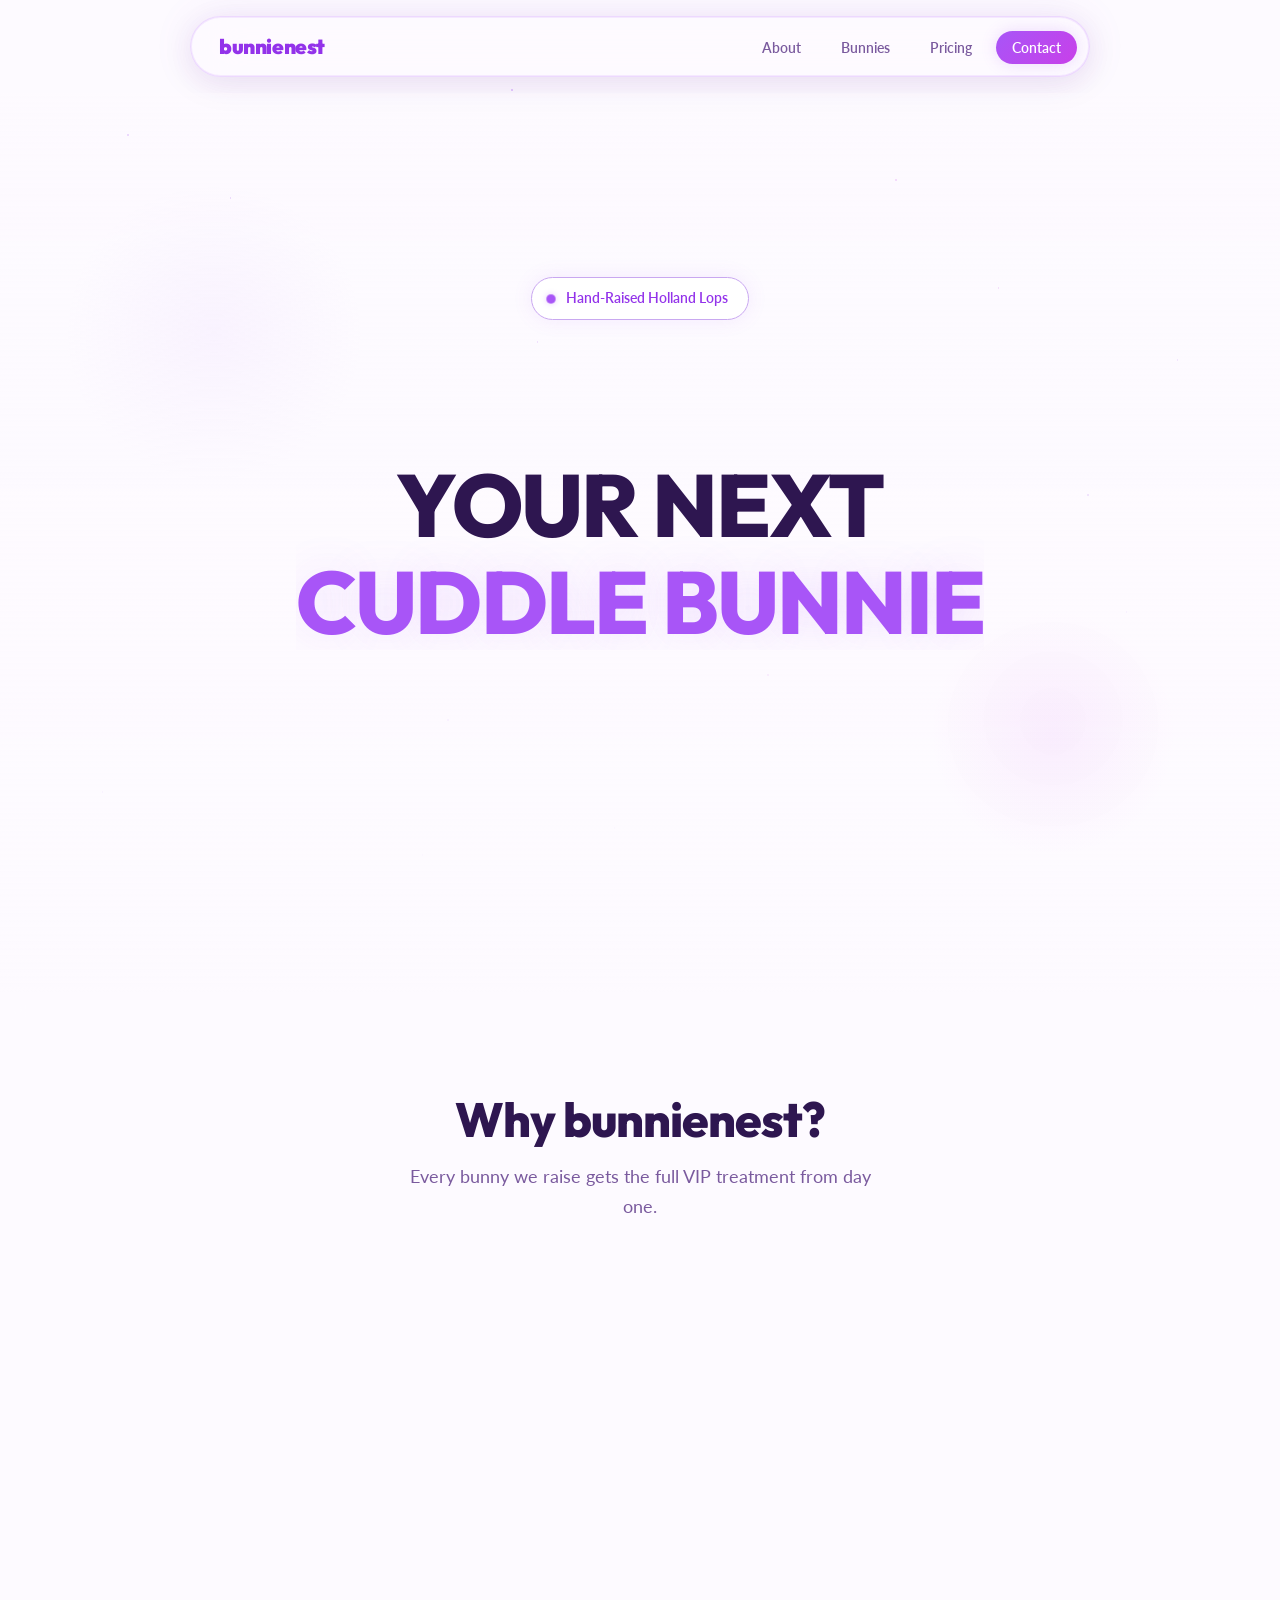
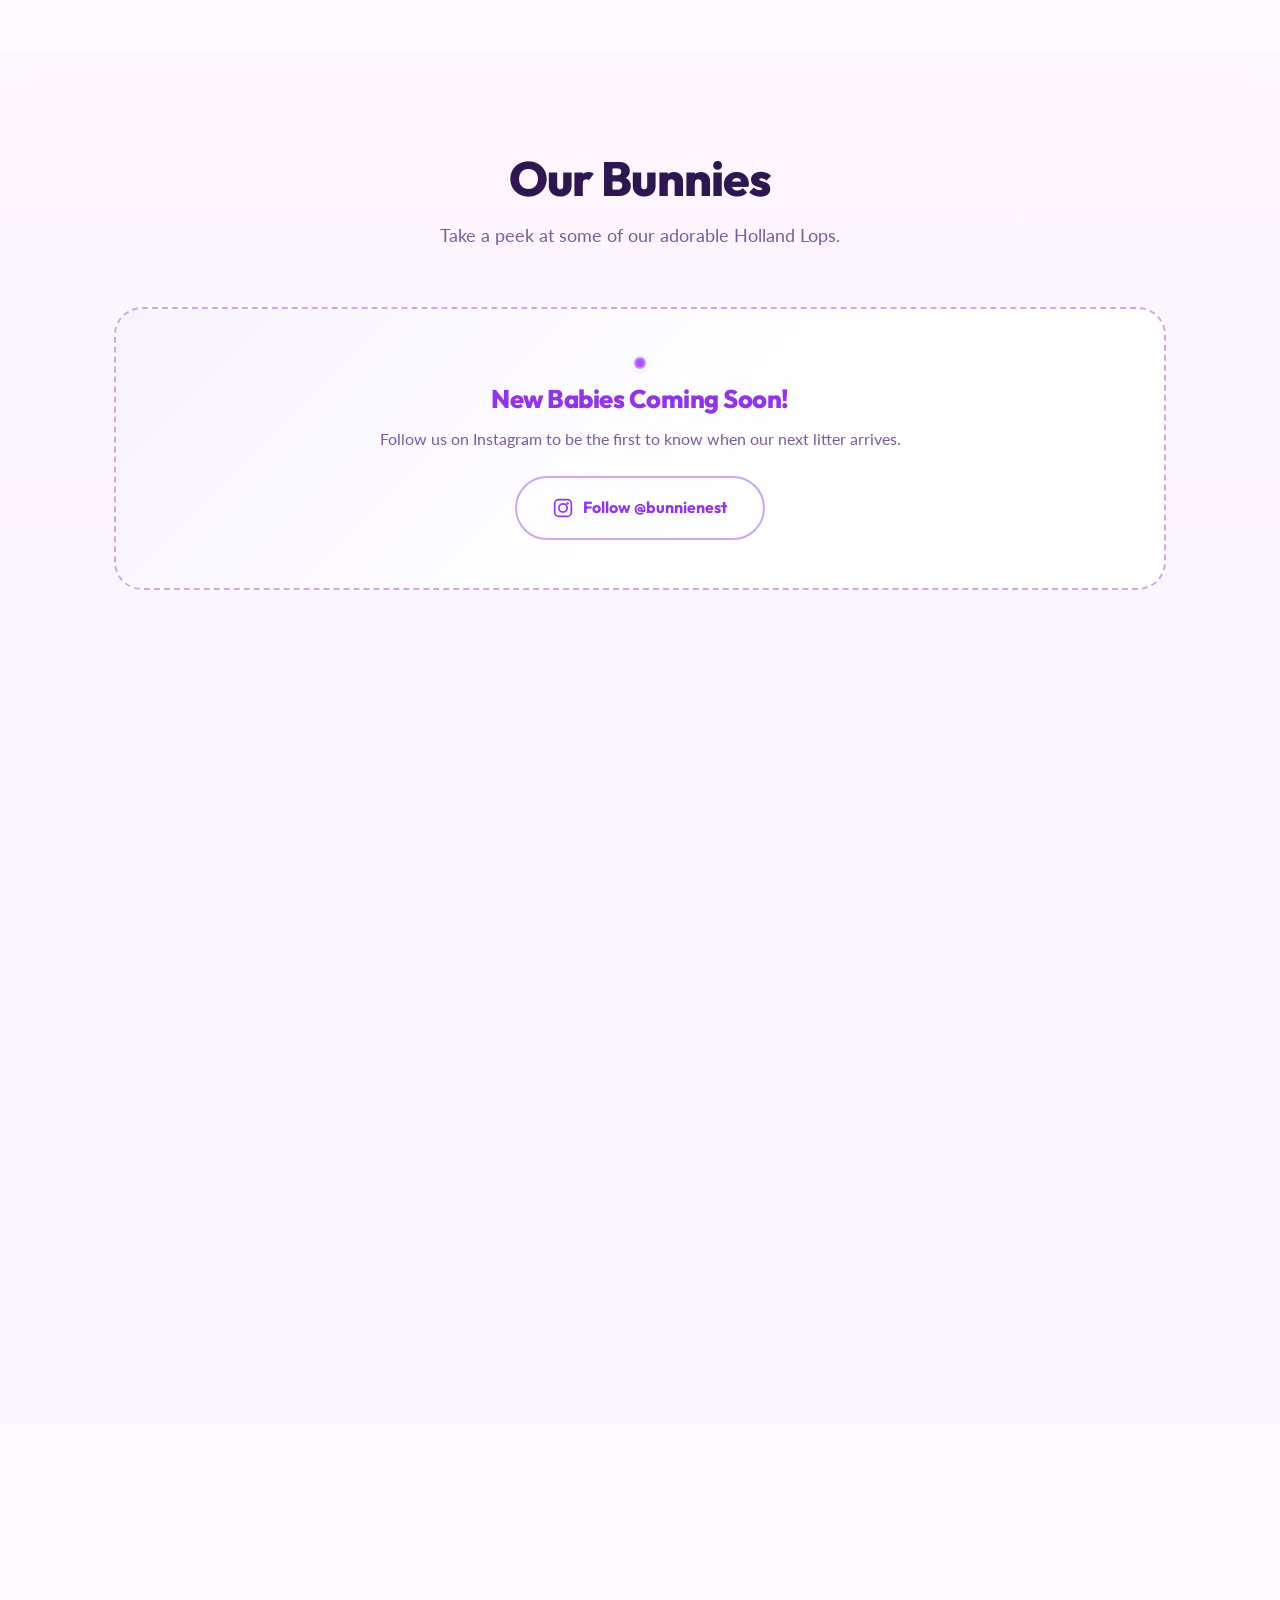
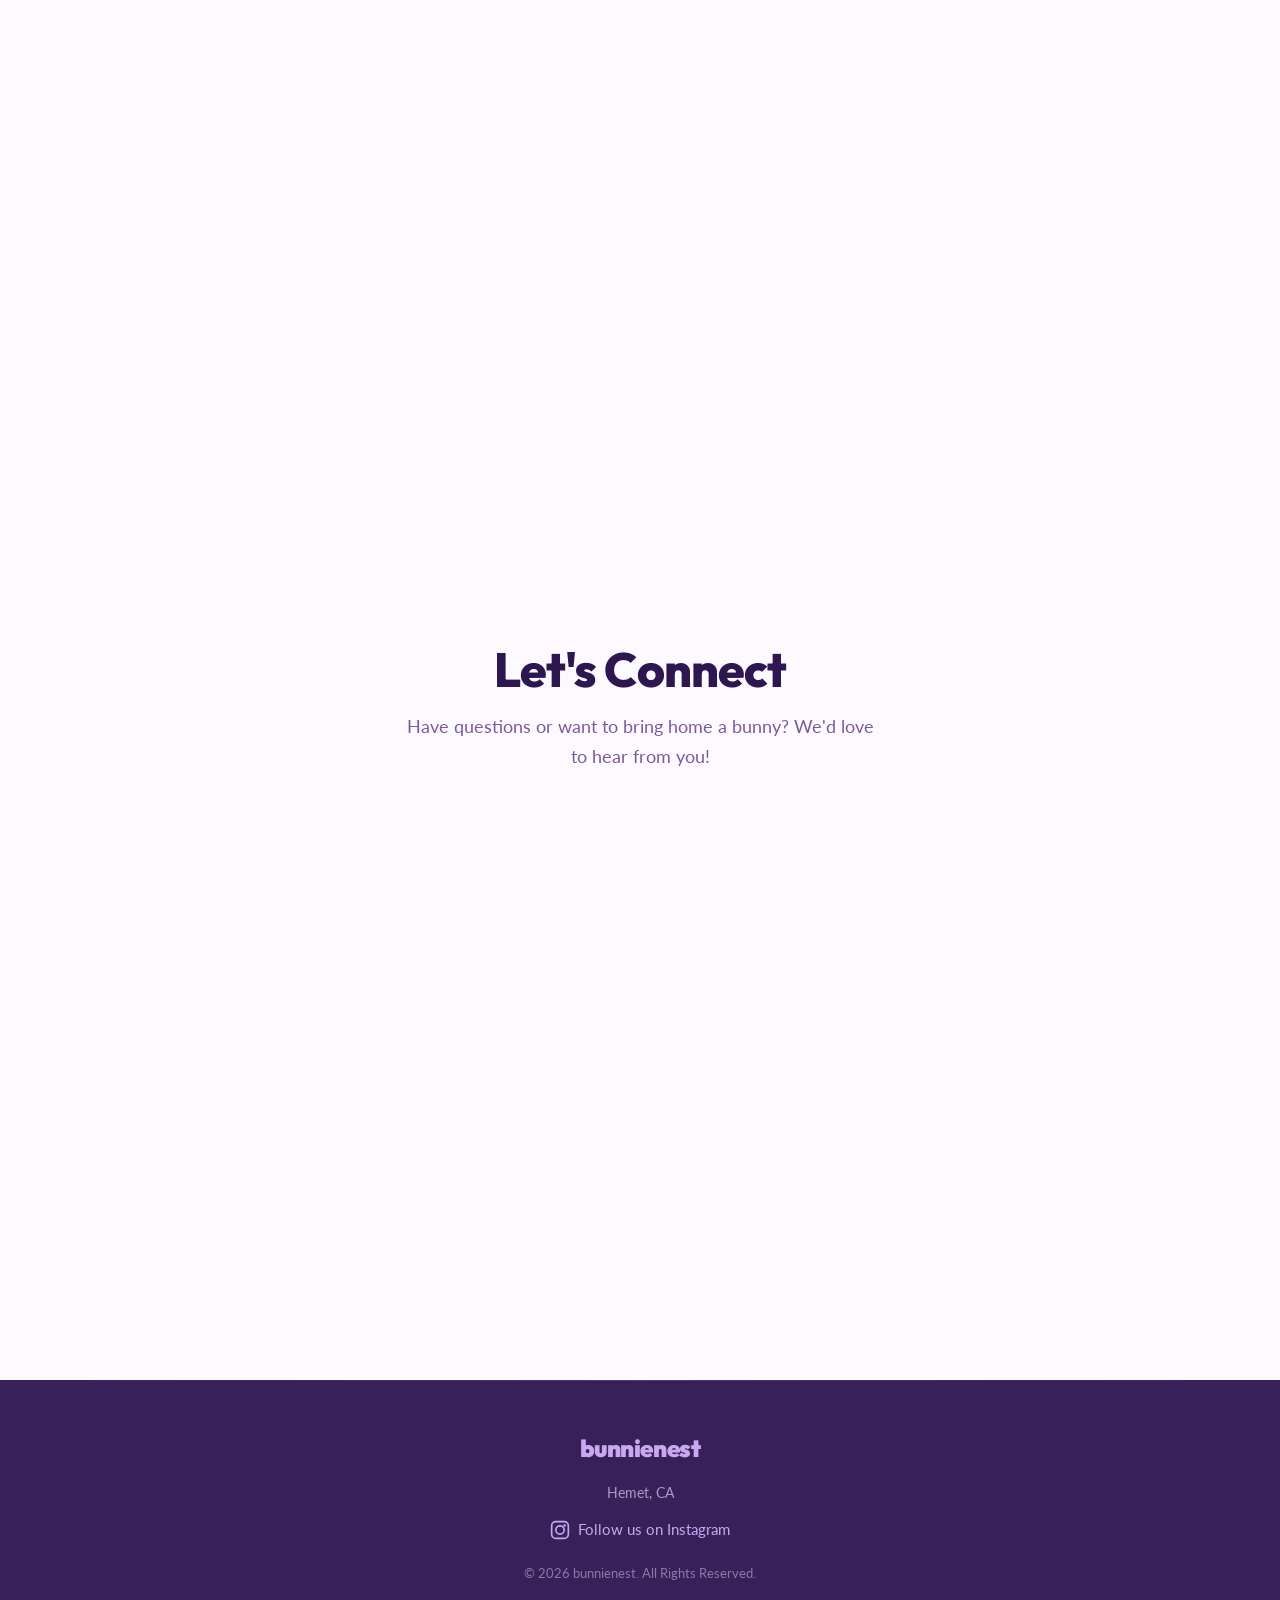
==== commit 62ec47ad: "Updated some text to be more accurate" ====
--- a/index.html
+++ b/index.html
@@ -3,8 +3,8 @@
 <head>
   <meta charset="UTF-8">
   <meta name="viewport" content="width=device-width, initial-scale=1.0">
-  <title>Bunnienest — Your Next Cuddle Buddy Is Waiting</title>
-  <meta name="description" content="Bunnienest — Hand-raised Holland Lops in Hemet, CA. Your next cuddle buddy is waiting.">
+  <title>bunnienest — Your Next Cuddle Bunnie Is Waiting</title>
+  <meta name="description" content="bunnienest — Hand-raised Holland Lops in Hemet, CA. Your next cuddle buddy is waiting.">
   <link rel="preconnect" href="https://fonts.googleapis.com">
   <link rel="preconnect" href="https://fonts.gstatic.com" crossorigin>
   <link href="https://fonts.googleapis.com/css2?family=Outfit:wght@400;600;800;900&family=Playfair+Display:ital,wght@0,400;0,600;0,700;1,400&family=Lato:wght@300;400;700&display=swap" rel="stylesheet">
@@ -16,7 +16,7 @@
   <!-- Floating Navbar -->
   <nav class="navbar" id="navbar">
     <div class="nav-pill">
-      <a href="#hero" class="nav-logo">Bunnienest</a>
+      <a href="#hero" class="nav-logo">bunnienest</a>
       <button class="nav-toggle" id="navToggle" aria-label="Toggle menu">
         <span></span><span></span><span></span>
       </button>
@@ -42,7 +42,7 @@
       </div>
       <h1>
         <span class="kinetic-text">YOUR NEXT</span>
-        <span class="kinetic-text accent">CUDDLE BUDDY</span>
+        <span class="kinetic-text accent">CUDDLE BUNNIE</span>
         <span class="kinetic-text">IS WAITING.</span>
       </h1>
       <p class="hero-sub kinetic-subtext">
@@ -61,7 +61,7 @@
   <section class="section about" id="about">
     <div class="container">
       <div class="section-header">
-        <h2 class="section-title">Why Bunnienest?</h2>
+        <h2 class="section-title">Why bunnienest?</h2>
         <p class="section-sub">Every bunny we raise gets the full VIP treatment from day one.</p>
       </div>
       <div class="card-grid">
@@ -77,7 +77,7 @@
             <svg viewBox="0 0 24 24" fill="none" stroke="currentColor" stroke-width="2"><path d="M12 22s8-4 8-10V5l-8-3-8 3v7c0 6 8 10 8 10z"/></svg>
           </div>
           <h3>Health Guaranteed</h3>
-          <p>Every Holland Lop is health-checked and well-nourished before going to their forever home at 8 weeks old.</p>
+          <p>Every Holland Lop is well-nourished before going to their forever home at 8 weeks old.</p>
         </div>
         <div class="feature-card">
           <div class="card-icon">
@@ -194,13 +194,13 @@
   <footer class="footer">
     <div class="container">
       <div class="footer-content">
-        <p class="footer-logo">Bunnienest</p>
+        <p class="footer-logo">bunnienest</p>
         <p class="footer-location">Hemet, CA</p>
         <a href="https://www.instagram.com/bunnienest" target="_blank" rel="noopener" class="footer-social">
           <svg class="icon" viewBox="0 0 24 24" fill="none" stroke="currentColor" stroke-width="2"><rect x="2" y="2" width="20" height="20" rx="5"/><circle cx="12" cy="12" r="5"/><circle cx="17.5" cy="6.5" r="1.5" fill="currentColor" stroke="none"/></svg>
           Follow us on Instagram
         </a>
-        <p class="footer-copy">&copy; 2026 Bunnienest. All Rights Reserved.</p>
+        <p class="footer-copy">&copy; 2026 bunnienest. All Rights Reserved.</p>
       </div>
     </div>
   </footer>
